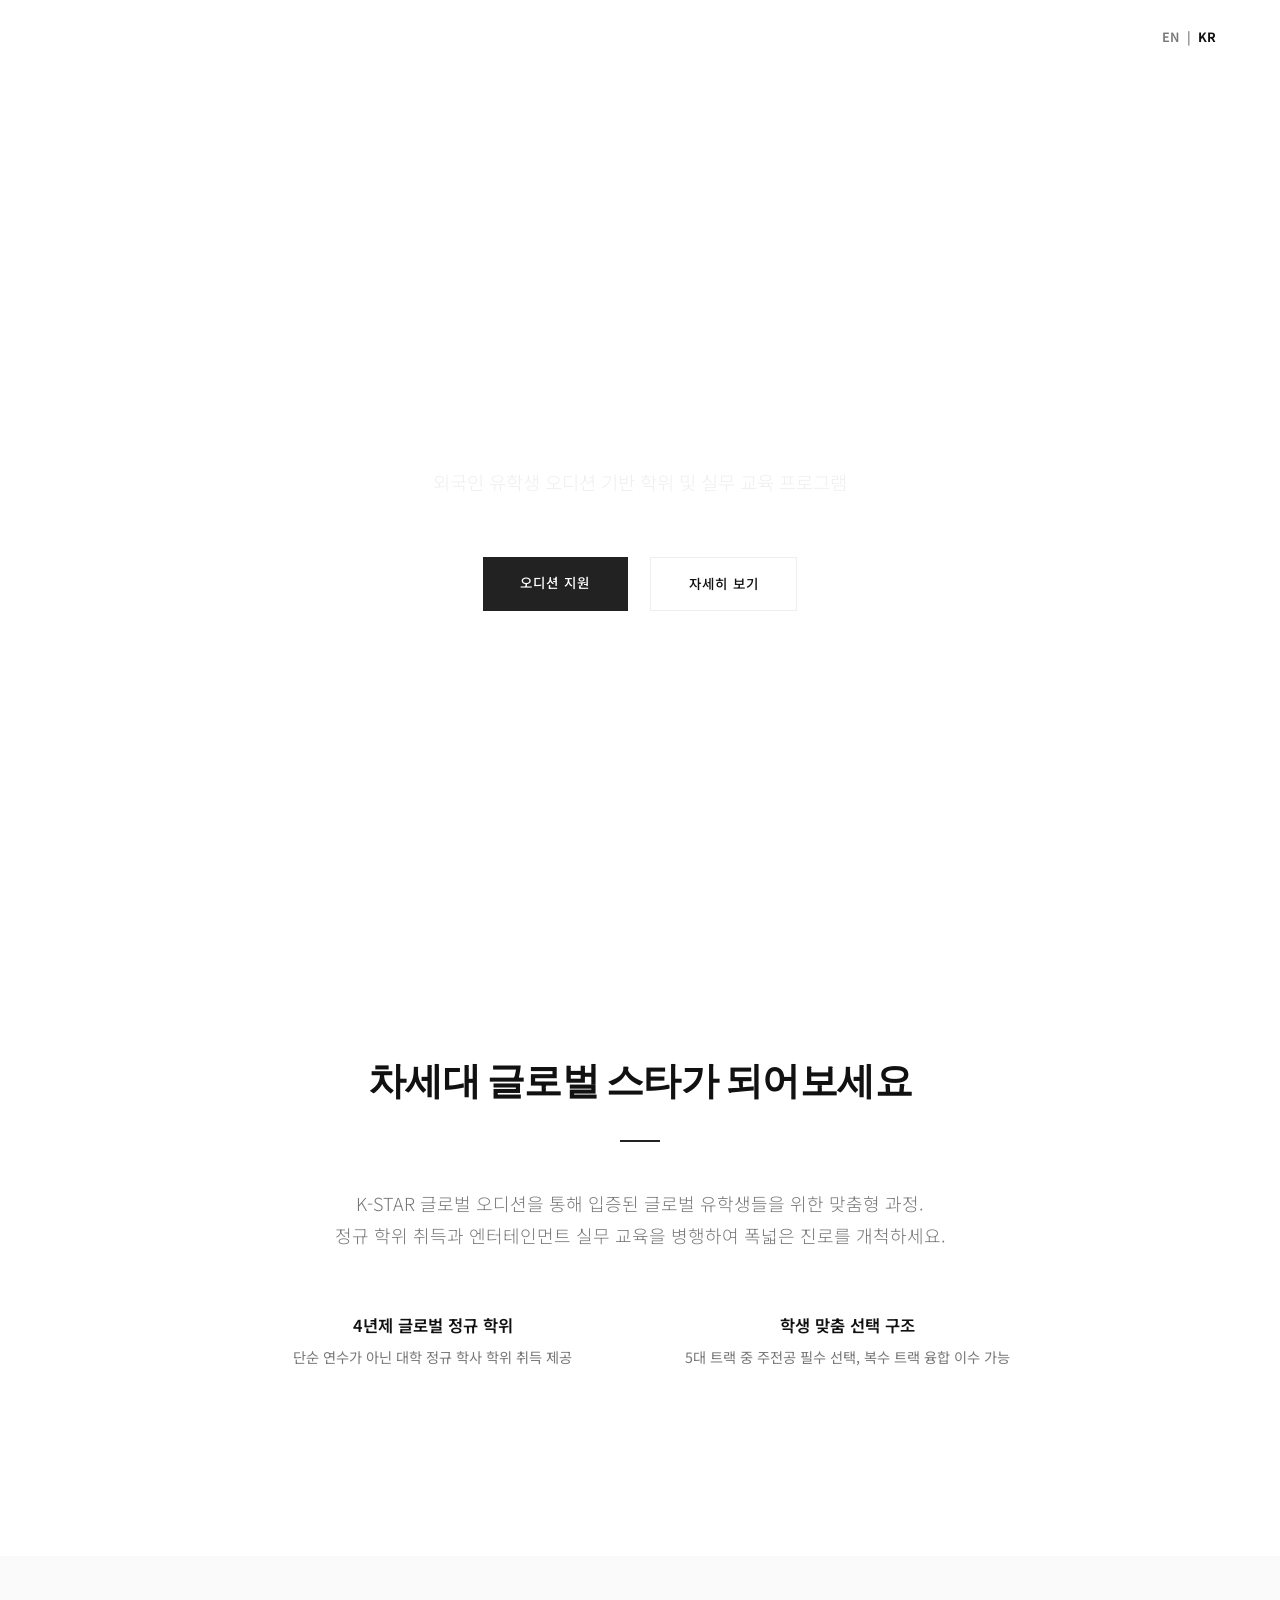
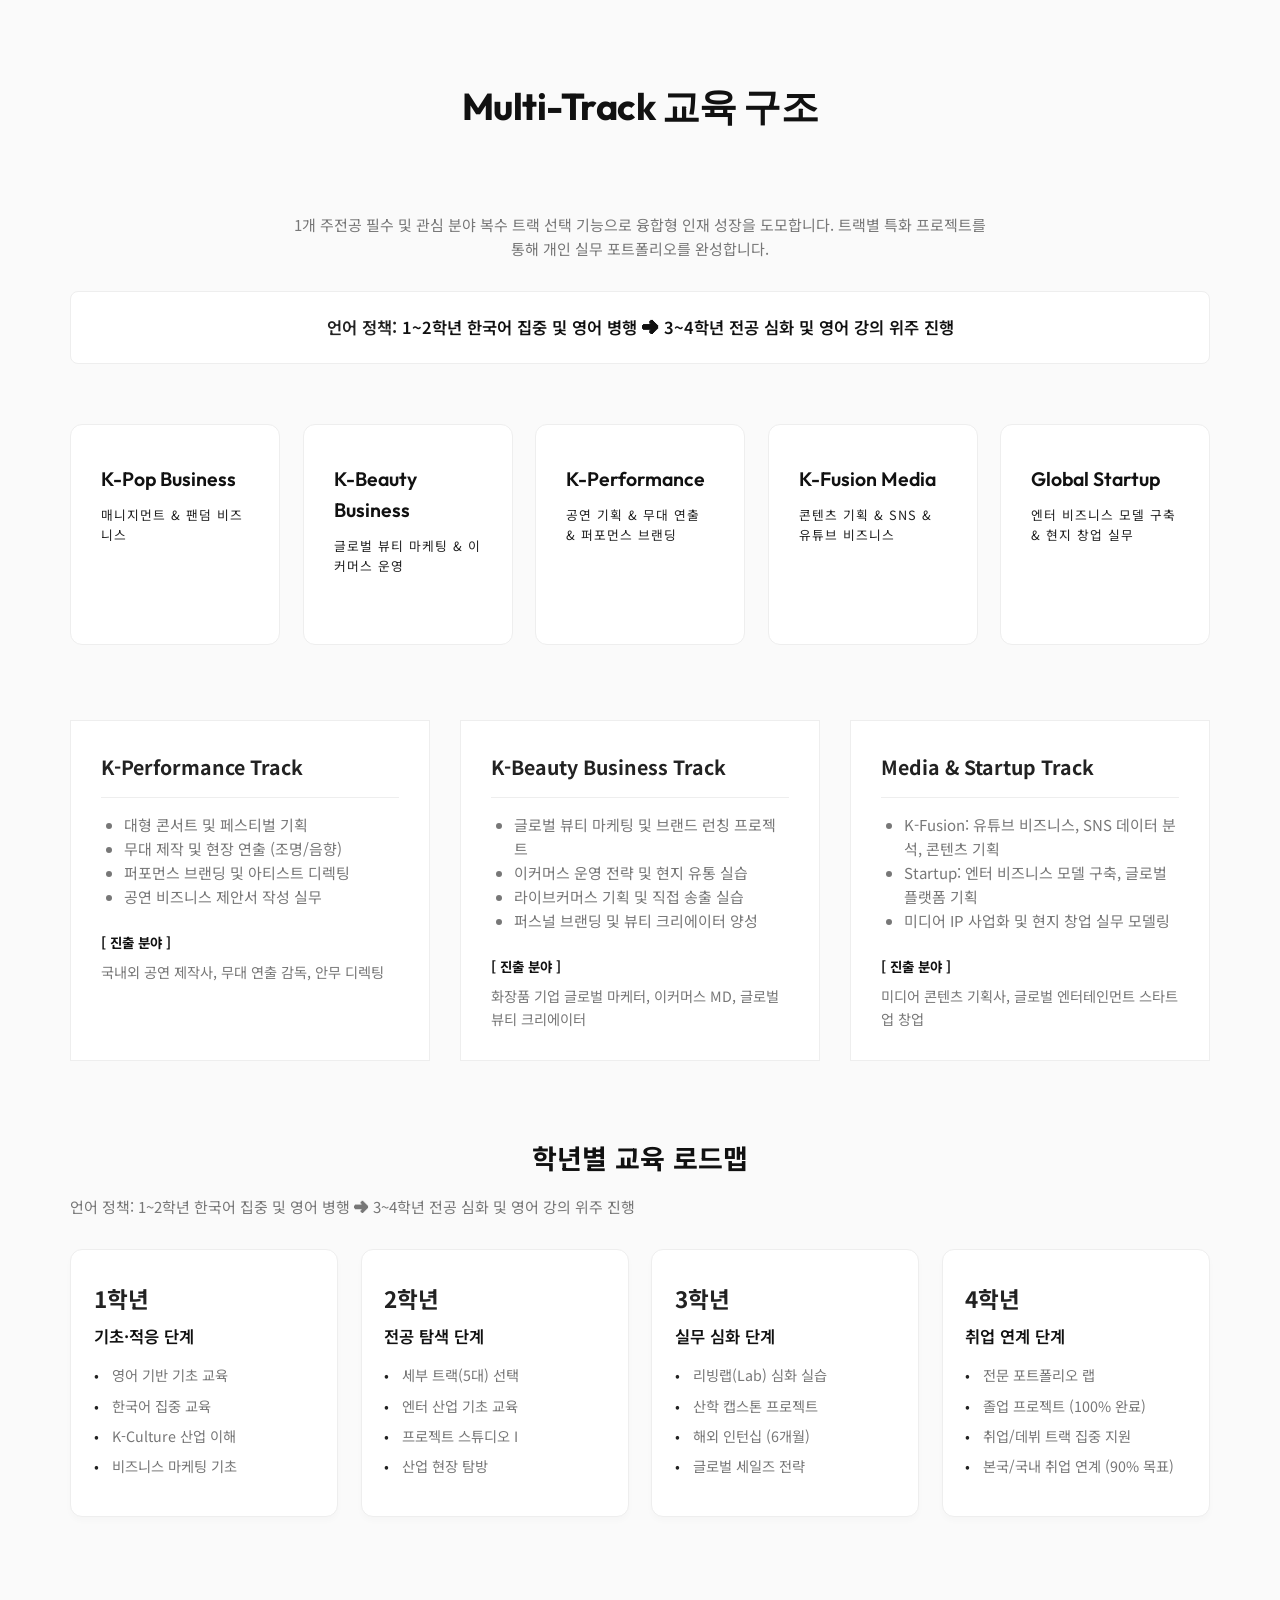
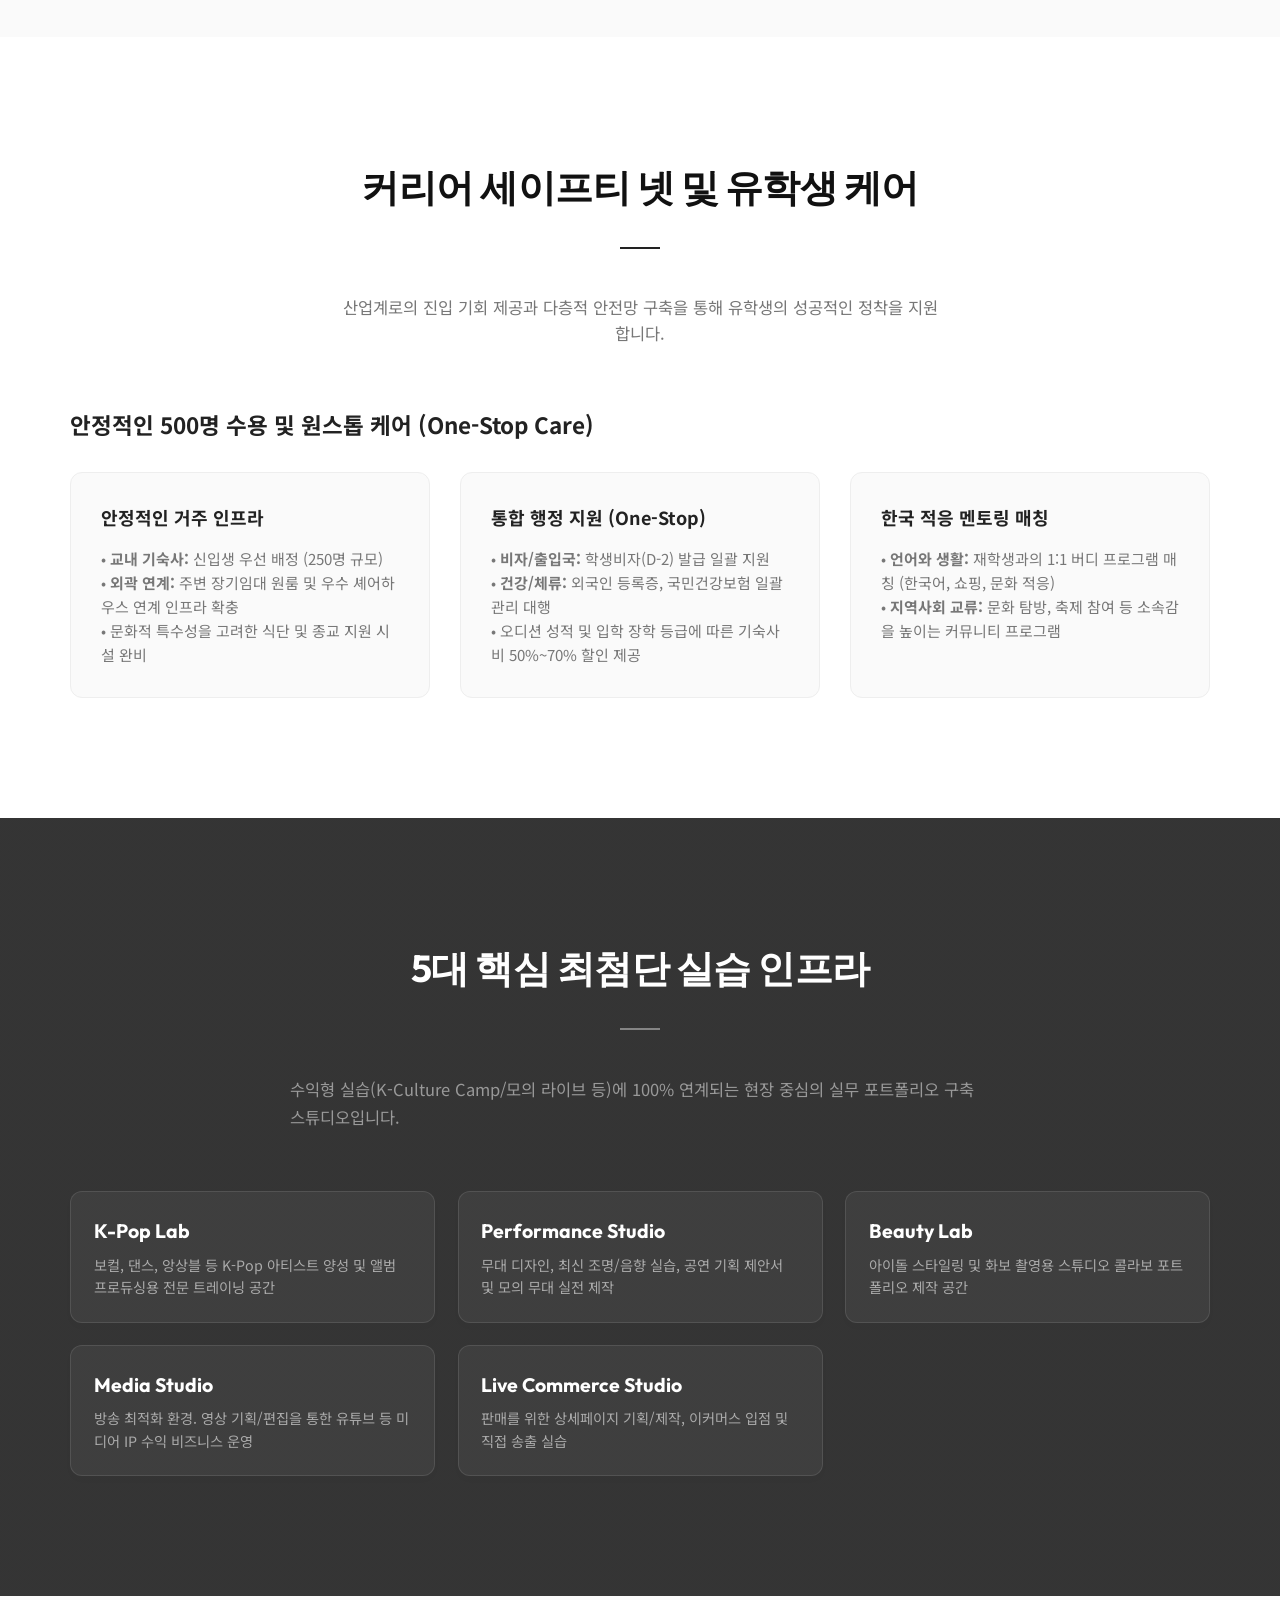
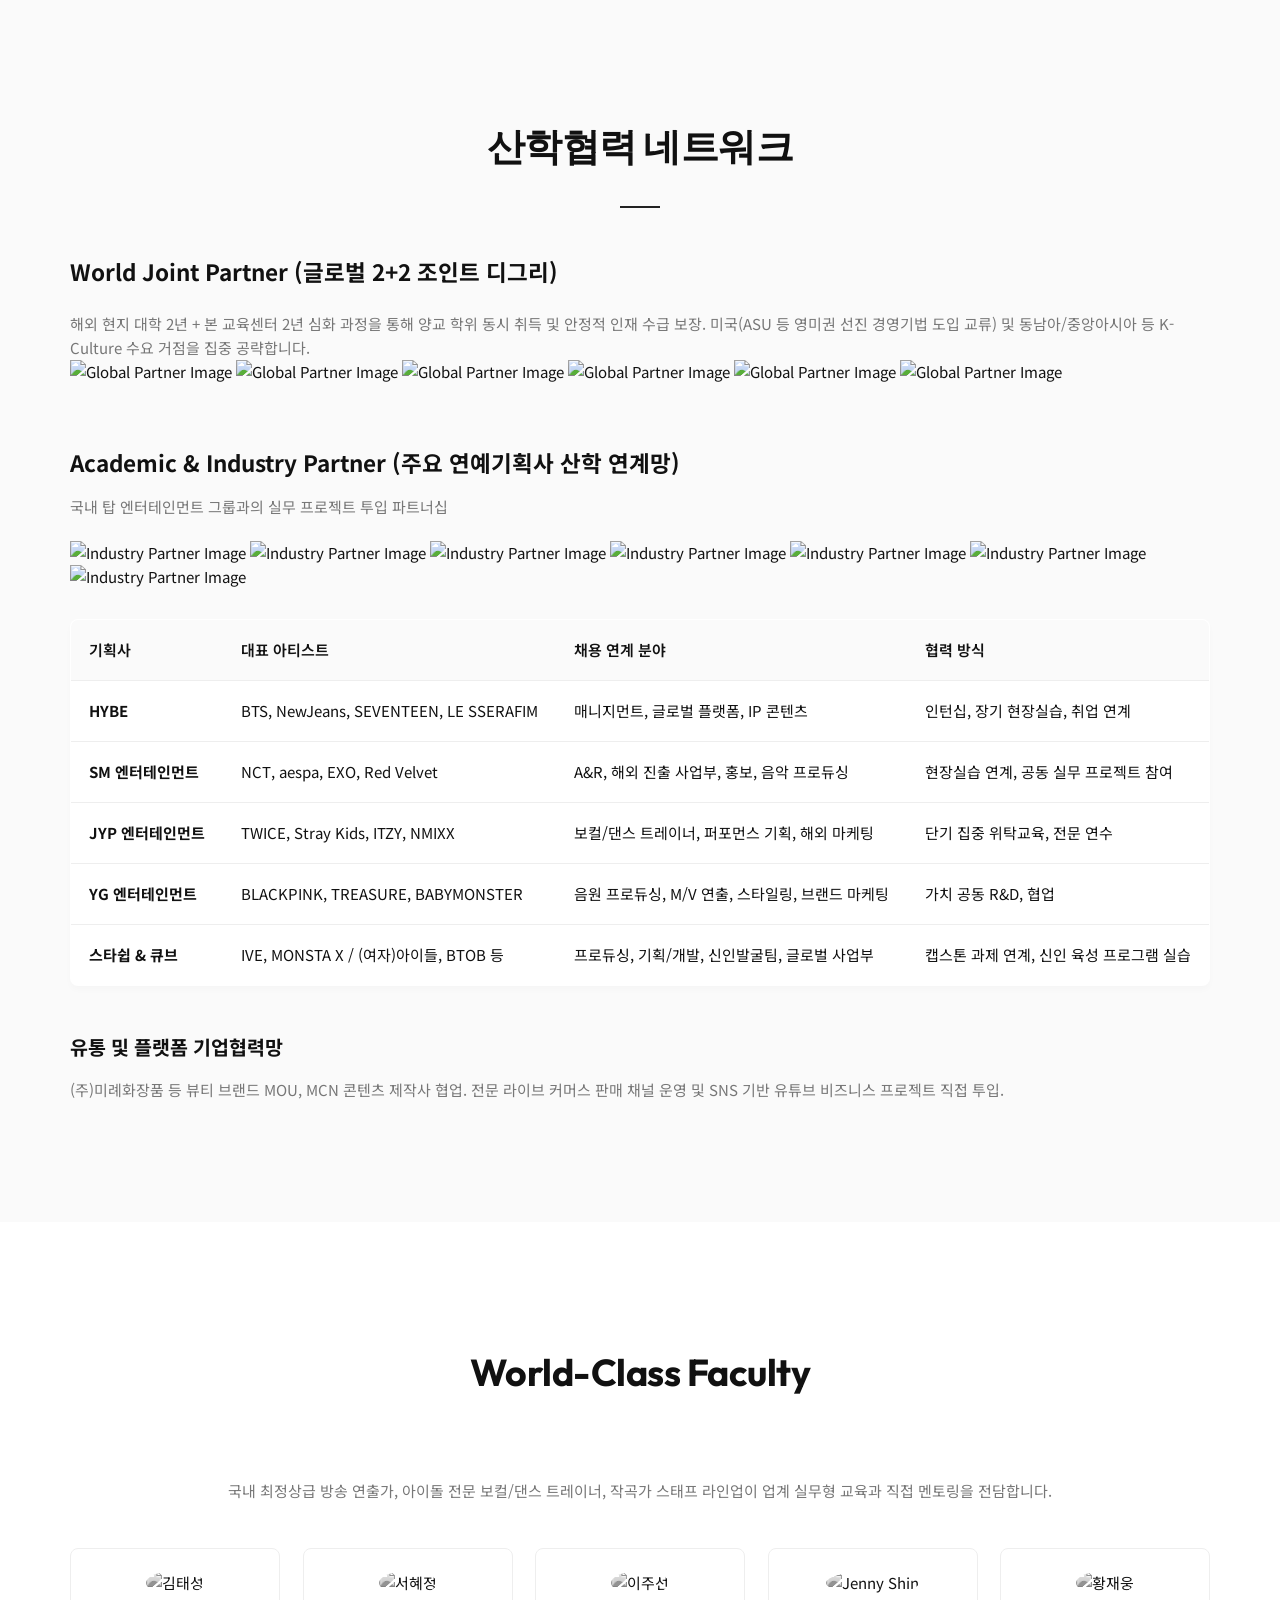
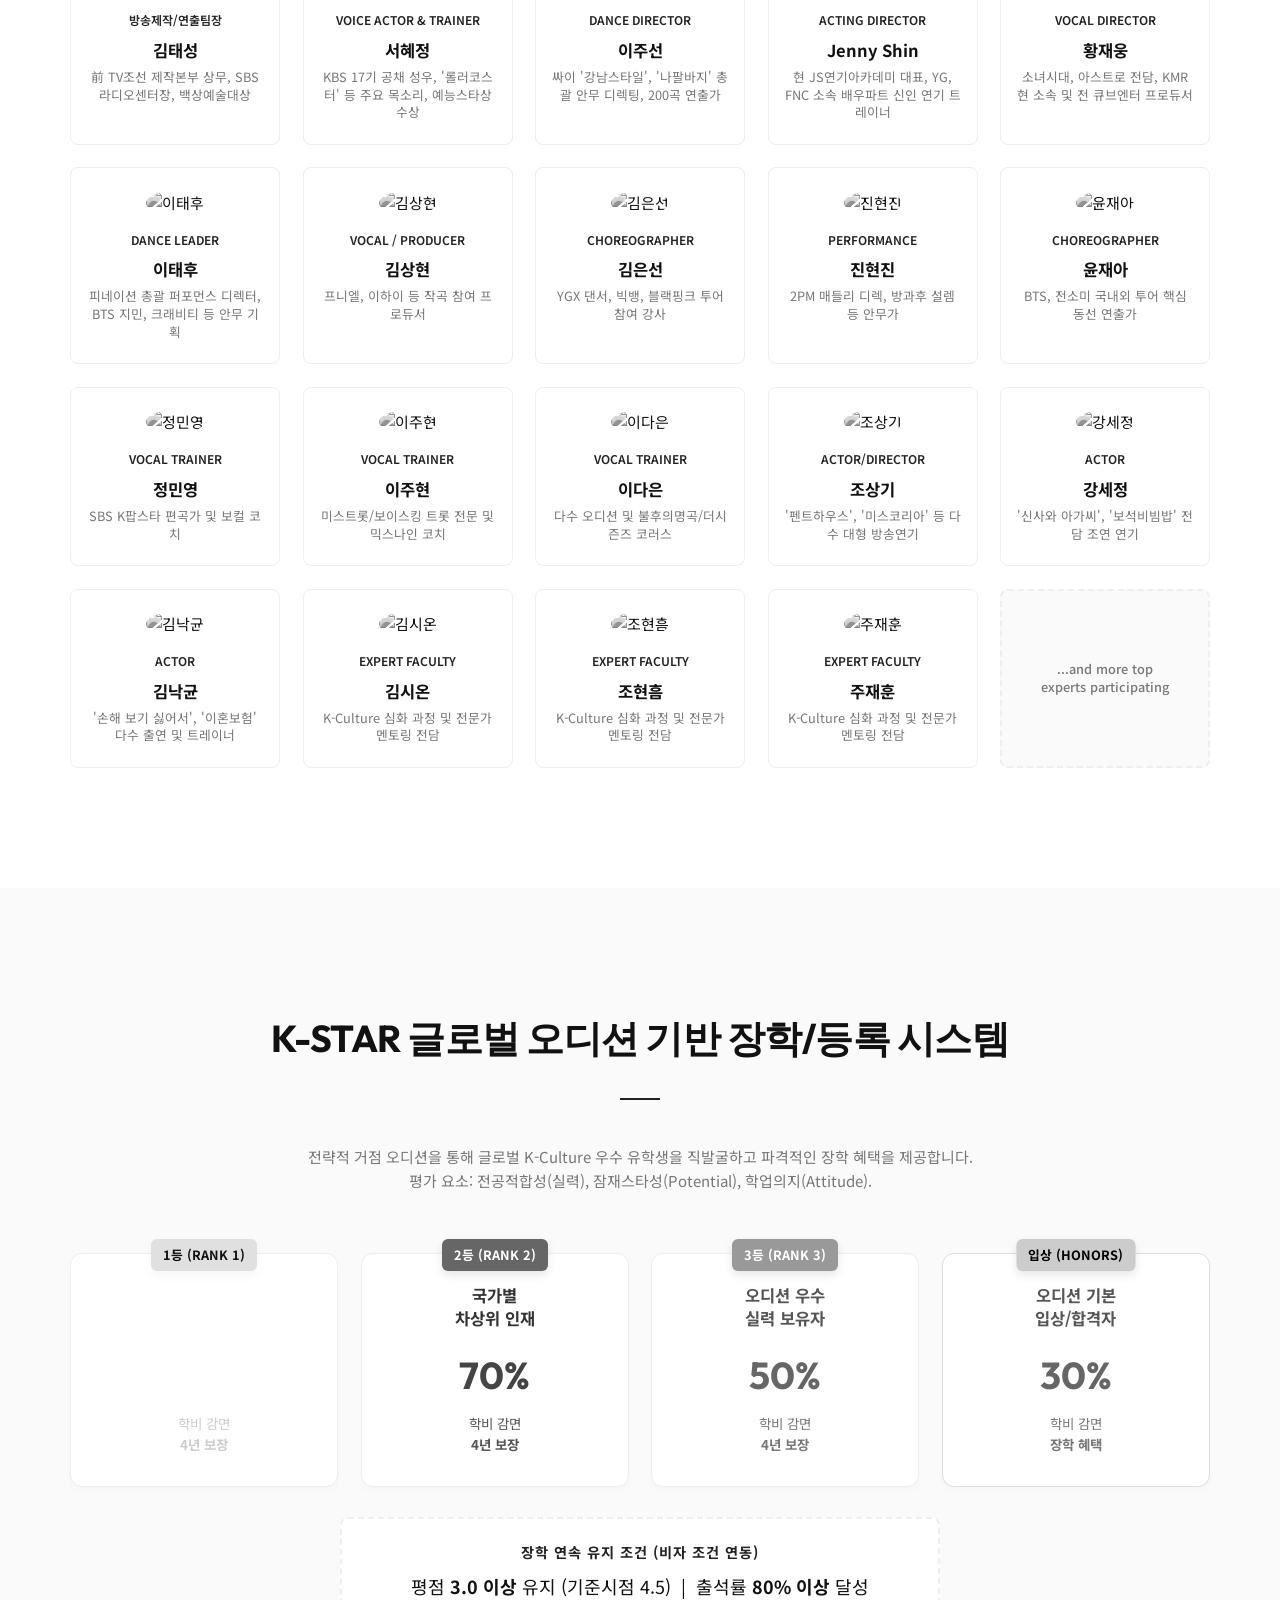
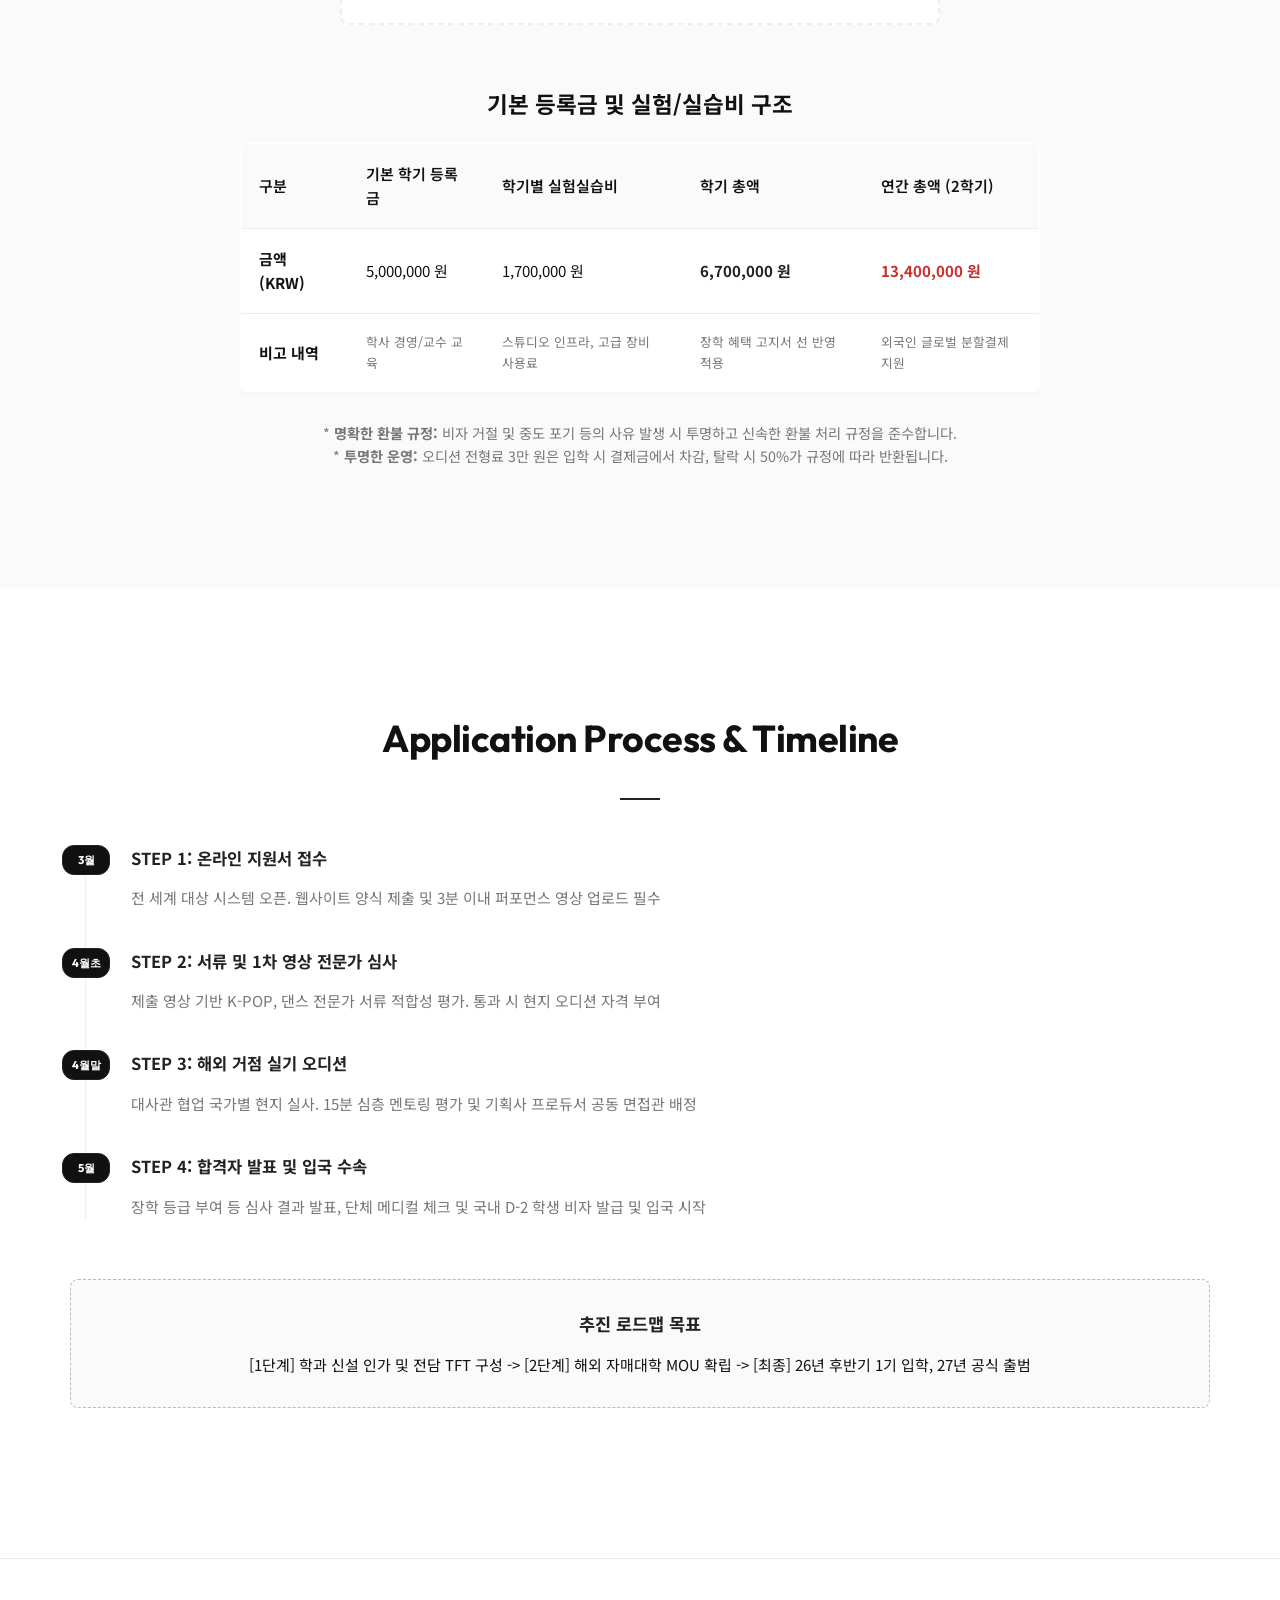
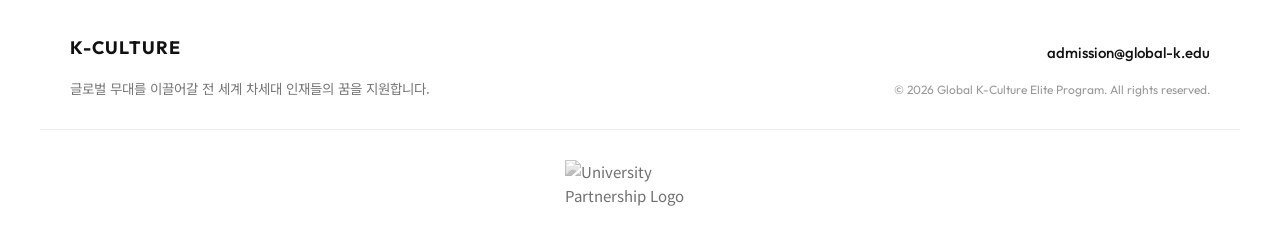
==== index_ko.html @ 605808a5 "Add files via upload" ====
<!DOCTYPE html>
<html lang="ko">

<head>
    <meta charset="UTF-8">
    <meta name="viewport" content="width=device-width, initial-scale=1.0">
    <title>글로벌 K-컬처 엘리트 프로그램</title>
    <!-- Google Fonts -->
    <link rel="preconnect" href="https://fonts.googleapis.com">
    <link rel="preconnect" href="https://fonts.gstatic.com" crossorigin>
    <link
        href="https://fonts.googleapis.com/css2?family=Outfit:wght@200;300;400;500;600&family=Noto+Sans+KR:wght@300;400;500;600;700&display=swap"
        rel="stylesheet">
    <link rel="stylesheet" href="css/style.css">
    <style>
        html {
            font-size: 15px;
        }

        body {
            font-family: var(--font-ko);
        }

        .hero-title,
        .section-title,
        .track-title,
        .opp-num,
        .rank-value {
            font-family: var(--font-en);
        }

        h1,
        h2,
        h3,
        h4,
        p,
        a,
        div,
        span,
        li,
        th,
        td,
        summary {
            font-family: var(--font-ko);
        }
    </style>
</head>

<body>

    <!-- Navigation -->
    <nav class="navbar">
        <div class="logo">
            K-Culture
        </div>
        <div class="nav-links">
            <a href="#about" class="nav-item">소개</a>
            <a href="#curriculum" class="nav-item">교육과정</a>
            <a href="#career" class="nav-item">진로</a>
            <a href="#center" class="nav-item">교육시설</a>
            <a href="#partners" class="nav-item">산학협력</a>
            <a href="#faculty" class="nav-item">교수진</a>
            <a href="#scholarship" class="nav-item">오디션/장학</a>
            <div class="lang-switch">
                <a href="index.html">EN</a> | <a href="index_ko.html" class="active">KR</a>
            </div>
        </div>
    </nav>

    <!-- Hero Section -->
    <header class="hero" style="position: relative; overflow: hidden;">
        <video autoplay loop muted playsinline poster="assets/hero-bg.png"
            style="position: absolute; top: 0; left: 0; width: 100%; height: 100%; object-fit: cover; z-index: -2; filter: brightness(0.4);">
            <source src="assets/초_K팝_댄스_영상_생성.mp4" type="video/mp4">
        </video>
        <div class="hero-bg"
            style="position: absolute; top:0; left:0; width:100%; height:100%; object-fit:cover; z-index:-1; display:none;">
        </div>
        <div class="hero-content">
            <h1 class="hero-title reveal">
                Global K-Culture Elite Program
            </h1>
            <p class="hero-subtitle reveal">
                외국인 유학생 오디션 기반 학위 및 실무 교육 프로그램
            </p>
            <div class="hero-cta reveal">
                <a href="#apply" class="cta-btn primary">
                    오디션 지원
                </a>
                <a href="#about" class="cta-btn secondary">
                    자세히 보기
                </a>
            </div>
        </div>
    </header>

    <!-- About Section -->
    <section id="about" class="section about" style="padding: 10rem 0;">
        <div class="container">
            <div class="about-text" style="max-width: 800px; margin: 0 auto;">
                <h2 class="section-title center reveal" style="font-weight: 600;">
                    차세대 글로벌 스타가 되어보세요
                </h2>
                <div class="accent-line center reveal"></div>
                <p class="desc reveal"
                    style="text-align: center; margin-bottom: 4rem; color: var(--text-secondary); font-size: 1.2rem; font-weight: 300; line-height: 1.8;">
                    K-STAR 글로벌 오디션을 통해 입증된 글로벌 유학생들을 위한 맞춤형 과정.<br>
                    정규 학위 취득과 엔터테인먼트 실무 교육을 병행하여 폭넓은 진로를 개척하세요.
                </p>
                <ul class="features" style="display: grid; grid-template-columns: 1fr 1fr; gap: 2rem;">
                    <li class="reveal" style="flex-direction: column; align-items: center; text-align: center;">
                        <div>
                            <h3 style="font-weight: 600;">4년제 글로벌 정규 학위</h3>
                            <p class="p-small" style="color: var(--text-secondary);">단순 연수가 아닌 대학 정규 학사 학위 취득 제공</p>
                        </div>
                    </li>
                    <li class="reveal" style="flex-direction: column; align-items: center; text-align: center;">
                        <div>
                            <h3 style="font-weight: 600;">학생 맞춤 선택 구조</h3>
                            <p class="p-small" style="color: var(--text-secondary);">5대 트랙 중 주전공 필수 선택, 복수 트랙 융합 이수 가능
                            </p>
                        </div>
                    </li>
                </ul>
            </div>
        </div>
    </section>

    <!-- Curriculum Section (5 Major Tracks) -->
    <section id="curriculum" class="section bg-light">
        <div class="container">
            <h2 class="section-title center reveal" style="font-weight: 700;">
                Multi-Track 교육 구조
            </h2>
            <div class="accent-line center reveal"></div>
            <p class="center reveal"
                style="color: var(--text-secondary); margin-bottom: 2rem; max-width: 700px; margin-left: auto; margin-right: auto; line-height: 1.6; text-align: center;">
                1개 주전공 필수 및 관심 분야 복수 트랙 선택 기능으로 융합형 인재 성장을 도모합니다. 트랙별 특화 프로젝트를 통해 개인 실무 포트폴리오를 완성합니다.
            </p>
            <div class="reveal" style="background: white; padding: 1.5rem; text-align: center; border-radius: 8px; border: 1px solid var(--border-color); margin-bottom: 4rem;">
                <p style="font-weight: 600; color: var(--text-primary); font-size: 1.1rem; margin-bottom: 0;">
                    <span style="color: var(--accent);">언어 정책:</span> 1~2학년 한국어 집중 및 영어 병행 ➜ 3~4학년 전공 심화 및 영어 강의 위주 진행
                </p>
            </div>

            <!-- 5 Tracks Grid -->
            <div class="tracks-grid"
                style="display: grid; grid-template-columns: repeat(5, 1fr); gap: 1.5rem; margin-bottom: 5rem;">
                <!-- Track 1: K-Pop Business -->
                <div class="track-card reveal">
                    <div class="track-header"
                        style="flex-direction: column; align-items: flex-start; gap: 0.5rem; border-bottom: none; padding-bottom: 0;">
                        <h3 class="track-title" style="font-size: 1.3rem;">K-Pop Business</h3>
                        <p class="track-subtitle" style="font-size: 0.85rem; color: var(--accent);">매니지먼트 & 팬덤 비즈니스</p>
                    </div>
                </div>
                <!-- Track 2: K-Beauty Business -->
                <div class="track-card reveal">
                    <div class="track-header"
                        style="flex-direction: column; align-items: flex-start; gap: 0.5rem; border-bottom: none; padding-bottom: 0;">
                        <h3 class="track-title" style="font-size: 1.3rem;">K-Beauty Business</h3>
                        <p class="track-subtitle" style="font-size: 0.85rem; color: var(--accent);">글로벌 뷰티 마케팅 & 이커머스 운영
                        </p>
                    </div>
                </div>
                <!-- Track 3: K-Performance -->
                <div class="track-card reveal">
                    <div class="track-header"
                        style="flex-direction: column; align-items: flex-start; gap: 0.5rem; border-bottom: none; padding-bottom: 0;">
                        <h3 class="track-title" style="font-size: 1.3rem;">K-Performance</h3>
                        <p class="track-subtitle" style="font-size: 0.85rem; color: var(--accent);">공연 기획 & 무대 연출 & 퍼포먼스
                            브랜딩</p>
                    </div>
                </div>
                <!-- Track 4: Media & Content -->
                <div class="track-card reveal">
                    <div class="track-header"
                        style="flex-direction: column; align-items: flex-start; gap: 0.5rem; border-bottom: none; padding-bottom: 0;">
                        <h3 class="track-title" style="font-size: 1.3rem;">K-Fusion Media</h3>
                        <p class="track-subtitle" style="font-size: 0.85rem; color: var(--accent);">콘텐츠 기획 & SNS & 유튜브
                            비즈니스</p>
                    </div>
                </div>
                <!-- Track 5: Startup -->
                <div class="track-card reveal">
                    <div class="track-header"
                        style="flex-direction: column; align-items: flex-start; gap: 0.5rem; border-bottom: none; padding-bottom: 0;">
                        <h3 class="track-title" style="font-size: 1.3rem;">Global Startup</h3>
                        <p class="track-subtitle" style="font-size: 0.85rem; color: var(--accent);">엔터 비즈니스 모델 구축 & 현지
                            창업 실무</p>
                    </div>
                </div>
            </div>

            <!-- Detailed Track Information -->
            <div class="tracks-grid reveal" style="grid-template-columns: repeat(auto-fit, minmax(320px, 1fr));">
                <!-- Perf Track -->
                <div class="card" style="padding: 2rem;">
                    <h3
                        style="font-size: 1.3rem; margin-bottom: 1rem; color: var(--accent); border-bottom: 1px solid var(--border-color); padding-bottom: 1rem;">
                        K-Performance Track</h3>
                    <ul
                        style="list-style-type: disc; padding-left: 1.5rem; margin-bottom: 1.5rem; line-height: 1.6; color: var(--text-secondary);">
                        <li>대형 콘서트 및 페스티벌 기획</li>
                        <li>무대 제작 및 현장 연출 (조명/음향)</li>
                        <li>퍼포먼스 브랜딩 및 아티스트 디렉팅</li>
                        <li>공연 비즈니스 제안서 작성 실무</li>
                    </ul>
                    <strong style="display: block; font-size: 0.9rem; margin-bottom: 0.5rem;">[ 진출 분야 ]</strong>
                    <p style="font-size: 0.95rem; color: var(--text-secondary);">국내외 공연 제작사, 무대 연출 감독, 안무 디렉팅</p>
                </div>

                <!-- Beauty Track -->
                <div class="card" style="padding: 2rem;">
                    <h3
                        style="font-size: 1.3rem; margin-bottom: 1rem; color: var(--accent); border-bottom: 1px solid var(--border-color); padding-bottom: 1rem;">
                        K-Beauty Business Track</h3>
                    <ul
                        style="list-style-type: disc; padding-left: 1.5rem; margin-bottom: 1.5rem; line-height: 1.6; color: var(--text-secondary);">
                        <li>글로벌 뷰티 마케팅 및 브랜드 런칭 프로젝트</li>
                        <li>이커머스 운영 전략 및 현지 유통 실습</li>
                        <li>라이브커머스 기획 및 직접 송출 실습</li>
                        <li>퍼스널 브랜딩 및 뷰티 크리에이터 양성</li>
                    </ul>
                    <strong style="display: block; font-size: 0.9rem; margin-bottom: 0.5rem;">[ 진출 분야 ]</strong>
                    <p style="font-size: 0.95rem; color: var(--text-secondary);">화장품 기업 글로벌 마케터, 이커머스 MD, 글로벌 뷰티 크리에이터
                    </p>
                </div>

                <!-- Media Track -->
                <div class="card" style="padding: 2rem;">
                    <h3
                        style="font-size: 1.3rem; margin-bottom: 1rem; color: var(--accent); border-bottom: 1px solid var(--border-color); padding-bottom: 1rem;">
                        Media & Startup Track</h3>
                    <ul
                        style="list-style-type: disc; padding-left: 1.5rem; margin-bottom: 1.5rem; line-height: 1.6; color: var(--text-secondary);">
                        <li>K-Fusion: 유튜브 비즈니스, SNS 데이터 분석, 콘텐츠 기획</li>
                        <li>Startup: 엔터 비즈니스 모델 구축, 글로벌 플랫폼 기획</li>
                        <li>미디어 IP 사업화 및 현지 창업 실무 모델링</li>
                    </ul>
                    <strong style="display: block; font-size: 0.9rem; margin-bottom: 0.5rem;">[ 진출 분야 ]</strong>
                    <p style="font-size: 0.95rem; color: var(--text-secondary);">미디어 콘텐츠 기획사, 글로벌 엔터테인먼트 스타트업 창업</p>
                </div>
            </div>

            <!-- 4 Year Roadmap -->
            <h3 class="reveal" style="text-align: center; font-size: 1.8rem; margin: 5rem 0 1rem 0; font-weight: 700;">
                학년별 교육 로드맵</h3>
            <p class="center reveal" style="color: var(--text-secondary); margin-bottom: 2rem;">언어 정책: 1~2학년 한국어 집중 및 영어
                병행 ➜ 3~4학년 전공 심화 및 영어 강의 위주 진행</p>

            <div class="roadmap-grid reveal">
                <div class="roadmap-card">
                    <div class="roadmap-year">1학년</div>
                    <h4 class="roadmap-title">기초·적응 단계</h4>
                    <ul class="roadmap-list">
                        <li>영어 기반 기초 교육</li>
                        <li>한국어 집중 교육</li>
                        <li>K-Culture 산업 이해</li>
                        <li>비즈니스 마케팅 기초</li>
                    </ul>
                </div>
                <div class="roadmap-card">
                    <div class="roadmap-year">2학년</div>
                    <h4 class="roadmap-title">전공 탐색 단계</h4>
                    <ul class="roadmap-list">
                        <li>세부 트랙(5대) 선택</li>
                        <li>엔터 산업 기초 교육</li>
                        <li>프로젝트 스튜디오 I</li>
                        <li>산업 현장 탐방</li>
                    </ul>
                </div>
                <div class="roadmap-card">
                    <div class="roadmap-year">3학년</div>
                    <h4 class="roadmap-title">실무 심화 단계</h4>
                    <ul class="roadmap-list">
                        <li>리빙랩(Lab) 심화 실습</li>
                        <li>산학 캡스톤 프로젝트</li>
                        <li>해외 인턴십 (6개월)</li>
                        <li>글로벌 세일즈 전략</li>
                    </ul>
                </div>
                <div class="roadmap-card">
                    <div class="roadmap-year">4학년</div>
                    <h4 class="roadmap-title">취업 연계 단계</h4>
                    <ul class="roadmap-list">
                        <li>전문 포트폴리오 랩</li>
                        <li>졸업 프로젝트 (100% 완료)</li>
                        <li>취업/데뷔 트랙 집중 지원</li>
                        <li>본국/국내 취업 연계 (90% 목표)</li>
                    </ul>
                </div>
            </div>

        </div>
    </section>

    <!-- Career Safety Net Section -->
    <section id="career" class="section">
        <div class="container">
            <h2 class="section-title center reveal" style="font-weight: 700;">
                커리어 세이프티 넷 및 유학생 케어
            </h2>
            <div class="accent-line center reveal"></div>

            <div class="reveal" style="text-align: center; margin-bottom: 3rem;">
                <p
                    style="color: var(--text-secondary); font-size: 1.1rem; max-width: 600px; margin: 0 auto; line-height: 1.6;">
                    산업계로의 진입 기회 제공과 다층적 안전망 구축을 통해 유학생의 성공적인 정착을 지원합니다.
                </p>
            </div>

            <!-- Foreign Student Care -->
            <h3 class="reveal" style="font-size: 1.5rem; margin-top: 4rem; color: var(--accent);">안정적인 500명 수용 및 원스톱 케어
                (One-Stop Care)</h3>
            <div class="care-grid reveal">
                <div class="care-card">
                    <h3>안정적인 거주 인프라</h3>
                    <p>• <strong>교내 기숙사:</strong> 신입생 우선 배정 (250명 규모)<br>
                        • <strong>외곽 연계:</strong> 주변 장기임대 원룸 및 우수 셰어하우스 연계 인프라 확충<br>
                        • 문화적 특수성을 고려한 식단 및 종교 지원 시설 완비</p>
                </div>
                <div class="care-card">
                    <h3>통합 행정 지원 (One-Stop)</h3>
                    <p>• <strong>비자/출입국:</strong> 학생비자(D-2) 발급 일괄 지원<br>
                        • <strong>건강/체류:</strong> 외국인 등록증, 국민건강보험 일괄 관리 대행<br>
                        • 오디션 성적 및 입학 장학 등급에 따른 기숙사비 50%~70% 할인 제공</p>
                </div>
                <div class="care-card">
                    <h3>한국 적응 멘토링 매칭</h3>
                    <p>• <strong>언어와 생활:</strong> 재학생과의 1:1 버디 프로그램 매칭 (한국어, 쇼핑, 문화 적응)<br>
                        • <strong>지역사회 교류:</strong> 문화 탐방, 축제 참여 등 소속감을 높이는 커뮤니티 프로그램</p>
                </div>
            </div>
        </div>
    </section>

    <!-- Education Center Infrastructure Sections -->
    <section id="center" class="section"
        style="background: linear-gradient(rgba(17, 17, 17, 0.85), rgba(17, 17, 17, 0.85)), url('assets/seoul_bg.png') center/cover fixed; color: white;">
        <div class="container">
            <h2 class="section-title center reveal" style="color: white; font-weight: 700;">
                5대 핵심 최첨단 실습 인프라
            </h2>
            <div class="accent-line center reveal" style="background: rgba(255,255,255,0.4);"></div>
            <p class="center reveal"
                style="color: #999; margin-bottom: 4rem; font-size: 1.1rem; max-width: 700px; margin-left: auto; margin-right: auto; line-height: 1.7;">
                수익형 실습(K-Culture Camp/모의 라이브 등)에 100% 연계되는 현장 중심의 실무 포트폴리오 구축 스튜디오입니다.
            </p>

            <div class="roadmap-grid reveal" style="grid-template-columns: repeat(auto-fit, minmax(280px, 1fr));">
                <div class="roadmap-card"
                    style="background: rgba(255,255,255,0.05); border-color: rgba(255,255,255,0.1); padding: 1.5rem;">
                    <h4 style="color: white; font-size: 1.3rem; margin-bottom: 0.5rem; font-family: var(--font-en);">
                        K-Pop Lab</h4>
                    <p style="color: #aaa; font-size: 0.95rem;">보컬, 댄스, 앙상블 등 K-Pop 아티스트 양성 및 앨범 프로듀싱용 전문 트레이닝 공간</p>
                </div>
                <div class="roadmap-card"
                    style="background: rgba(255,255,255,0.05); border-color: rgba(255,255,255,0.1); padding: 1.5rem;">
                    <h4 style="color: white; font-size: 1.3rem; margin-bottom: 0.5rem; font-family: var(--font-en);">
                        Performance Studio</h4>
                    <p style="color: #aaa; font-size: 0.95rem;">무대 디자인, 최신 조명/음향 실습, 공연 기획 제안서 및 모의 무대 실전 제작</p>
                </div>
                <div class="roadmap-card"
                    style="background: rgba(255,255,255,0.05); border-color: rgba(255,255,255,0.1); padding: 1.5rem;">
                    <h4 style="color: white; font-size: 1.3rem; margin-bottom: 0.5rem; font-family: var(--font-en);">
                        Beauty Lab</h4>
                    <p style="color: #aaa; font-size: 0.95rem;">아이돌 스타일링 및 화보 촬영용 스튜디오 콜라보 포트폴리오 제작 공간</p>
                </div>
                <div class="roadmap-card"
                    style="background: rgba(255,255,255,0.05); border-color: rgba(255,255,255,0.1); padding: 1.5rem;">
                    <h4 style="color: white; font-size: 1.3rem; margin-bottom: 0.5rem; font-family: var(--font-en);">
                        Media Studio</h4>
                    <p style="color: #aaa; font-size: 0.95rem;">방송 최적화 환경. 영상 기획/편집을 통한 유튜브 등 미디어 IP 수익 비즈니스 운영</p>
                </div>
                <div class="roadmap-card"
                    style="background: rgba(255,255,255,0.05); border-color: rgba(255,255,255,0.1); padding: 1.5rem;">
                    <h4 style="color: white; font-size: 1.3rem; margin-bottom: 0.5rem; font-family: var(--font-en);">
                        Live Commerce Studio</h4>
                    <p style="color: #aaa; font-size: 0.95rem;">판매를 위한 상세페이지 기획/제작, 이커머스 입점 및 직접 송출 실습</p>
                </div>
            </div>
        </div>
    </section>

    <!-- Partners Section -->
    <section id="partners" class="section bg-light">
        <div class="container">
            <h2 class="section-title center reveal" style="font-weight: 700;">산학협력 네트워크</h2>
            <div class="accent-line center reveal"></div>

            <!-- Global Academic Network -->
            <div class="reveal" style="margin-bottom: 4rem;">
                <h3 style="font-size: 1.5rem; color: var(--text-primary); margin-bottom: 1.5rem;">World Joint Partner (글로벌 2+2 조인트 디그리)</h3>
                <p style="color: var(--text-secondary); line-height: 1.6;">
                    해외 현지 대학 2년 + 본 교육센터 2년 심화 과정을 통해 양교 학위 동시 취득 및 안정적 인재 수급 보장. 미국(ASU 등 영미권 선진 경영기법 도입 교류) 및
                    동남아/중앙아시아 등 K-Culture 수요 거점을 집중 공략합니다.
                </p>
                
                <div class="partner-logo-scroll">
                    <img src="assets/global-images-0.jpg" class="partner-logo-item" alt="Global Partner Image">
                    <img src="assets/global-images-1.jpg" class="partner-logo-item" alt="Global Partner Image">
                    <img src="assets/global-images-2.jpg" class="partner-logo-item" alt="Global Partner Image">
                    <img src="assets/global-images-3.jpg" class="partner-logo-item" alt="Global Partner Image">
                    <img src="assets/global-images-4.jpg" class="partner-logo-item" alt="Global Partner Image">
                    <img src="assets/global-images-5.jpg" class="partner-logo-item" alt="Global Partner Image">
                </div>
            </div>

            <div class="reveal">
                <h3 style="font-size: 1.5rem; color: var(--text-primary); margin-bottom: 1rem;">Academic & Industry Partner (주요 연예기획사 산학 연계망)</h3>
                <p style="font-size: 1rem; color: var(--text-secondary); margin-bottom: 1.5rem;">국내 탑 엔터테인먼트 그룹과의 실무 프로젝트
                    투입 파트너십</p>
                    
                <div class="partner-logo-scroll" style="margin-bottom: 2rem;">
                    <img src="assets/global-images-6.jpg" class="partner-logo-item" alt="Industry Partner Image">
                    <img src="assets/global-images-7.jpg" class="partner-logo-item" alt="Industry Partner Image">
                    <img src="assets/global-images-8.jpg" class="partner-logo-item" alt="Industry Partner Image">
                    <img src="assets/global-images-9.jpg" class="partner-logo-item" alt="Industry Partner Image">
                    <img src="assets/global-images-10.jpg" class="partner-logo-item" alt="Industry Partner Image">
                    <img src="assets/global-images-11.jpg" class="partner-logo-item" alt="Industry Partner Image">
                    <img src="assets/global-images-12.jpg" class="partner-logo-item" alt="Industry Partner Image">
                </div>

                <table class="custom-table">
                    <thead>
                        <tr>
                            <th>기획사</th>
                            <th>대표 아티스트</th>
                            <th>채용 연계 분야</th>
                            <th>협력 방식</th>
                        </tr>
                    </thead>
                    <tbody>
                        <tr>
                            <td><strong>HYBE</strong></td>
                            <td>BTS, NewJeans, SEVENTEEN, LE SSERAFIM</td>
                            <td>매니지먼트, 글로벌 플랫폼, IP 콘텐츠</td>
                            <td>인턴십, 장기 현장실습, 취업 연계</td>
                        </tr>
                        <tr>
                            <td><strong>SM 엔터테인먼트</strong></td>
                            <td>NCT, aespa, EXO, Red Velvet</td>
                            <td>A&R, 해외 진출 사업부, 홍보, 음악 프로듀싱</td>
                            <td>현장실습 연계, 공동 실무 프로젝트 참여</td>
                        </tr>
                        <tr>
                            <td><strong>JYP 엔터테인먼트</strong></td>
                            <td>TWICE, Stray Kids, ITZY, NMIXX</td>
                            <td>보컬/댄스 트레이너, 퍼포먼스 기획, 해외 마케팅</td>
                            <td>단기 집중 위탁교육, 전문 연수</td>
                        </tr>
                        <tr>
                            <td><strong>YG 엔터테인먼트</strong></td>
                            <td>BLACKPINK, TREASURE, BABYMONSTER</td>
                            <td>음원 프로듀싱, M/V 연출, 스타일링, 브랜드 마케팅</td>
                            <td>가치 공동 R&D, 협업</td>
                        </tr>
                        <tr>
                            <td><strong>스타쉽 & 큐브</strong></td>
                            <td>IVE, MONSTA X / (여자)아이들, BTOB 등</td>
                            <td>프로듀싱, 기획/개발, 신인발굴팀, 글로벌 사업부</td>
                            <td>캡스톤 과제 연계, 신인 육성 프로그램 실습</td>
                        </tr>
                    </tbody>
                </table>
            </div>

            <!-- Beauty & IT Industry Network -->
            <div class="reveal" style="margin-top: 3rem;">
                <h3 style="font-size: 1.3rem; margin-bottom: 1rem;">유통 및 플랫폼 기업협력망</h3>
                <p style="color: var(--text-secondary); line-height: 1.6;">
                    (주)미례화장품 등 뷰티 브랜드 MOU, MCN 콘텐츠 제작사 협업. 전문 라이브 커머스 판매 채널 운영 및 SNS 기반 유튜브 비즈니스 프로젝트 직접 투입.
                </p>
            </div>
        </div>
    </section>

    <!-- Faculty Member Section -->
    <section id="faculty" class="section">
        <div class="container">
            <h2 class="section-title center reveal" style="font-weight: 700;">World-Class Faculty</h2>
            <div class="accent-line center reveal"></div>
            <p class="center reveal"
                style="text-align: center; color: var(--text-secondary); margin-bottom: 3rem; width: 100%; white-space: nowrap; overflow-x: auto; scrollbar-width: none;">
                국내 최정상급 방송 연출가, 아이돌 전문 보컬/댄스 트레이너, 작곡가 스태프 라인업이 업계 실무형 교육과 직접 멘토링을 전담합니다.
            </p>

            <div class="faculty-row reveal">
                <div class="faculty-small-card"><img src="assets/김태성.png" alt="김태성">
                    <div class="role">방송제작/연출팀장</div>
                    <h4>김태성</h4>
                    <p>前 TV조선 제작본부 상무, SBS 라디오센터장, 백상예술대상</p>
                </div>
                <div class="faculty-small-card"><img src="assets/서혜정.png" alt="서혜정">
                    <div class="role">Voice Actor & Trainer</div>
                    <h4>서혜정</h4>
                    <p>KBS 17기 공채 성우, '롤러코스터' 등 주요 목소리, 예능스타상 수상</p>
                </div>
                <div class="faculty-small-card"><img src="assets/이주선.png" alt="이주선">
                    <div class="role">Dance Director</div>
                    <h4>이주선</h4>
                    <p>싸이 '강남스타일', '나팔바지' 총괄 안무 디렉팅, 200곡 연출가</p>
                </div>
                <div class="faculty-small-card"><img src="assets/신제니.png" alt="Jenny Shin">
                    <div class="role">Acting Director</div>
                    <h4>Jenny Shin</h4>
                    <p>현 JS연기아카데미 대표, YG, FNC 소속 배우파트 신인 연기 트레이너</p>
                </div>
                <div class="faculty-small-card"><img src="assets/황재웅.png" alt="황재웅">
                    <div class="role">Vocal Director</div>
                    <h4>황재웅</h4>
                    <p>소녀시대, 아스트로 전담, KMR 현 소속 및 전 큐브엔터 프로듀서</p>
                </div>
                <div class="faculty-small-card"><img src="assets/이태후.png" alt="이태후">
                    <div class="role">Dance Leader</div>
                    <h4>이태후</h4>
                    <p>피네이션 총괄 퍼포먼스 디렉터, BTS 지민, 크래비티 등 안무 기획</p>
                </div>
                <div class="faculty-small-card"><img src="assets/김상현.png" alt="김상현">
                    <div class="role">Vocal / Producer</div>
                    <h4>김상현</h4>
                    <p>프니엘, 이하이 등 작곡 참여 프로듀서</p>
                </div>
                <div class="faculty-small-card"><img src="assets/김은선.png" alt="김은선">
                    <div class="role">Choreographer</div>
                    <h4>김은선</h4>
                    <p>YGX 댄서, 빅뱅, 블랙핑크 투어 참여 강사</p>
                </div>
                <div class="faculty-small-card"><img src="assets/진현진.png" alt="진현진">
                    <div class="role">Performance</div>
                    <h4>진현진</h4>
                    <p>2PM 매들리 디렉, 방과후 설렘 등 안무가</p>
                </div>
                <div class="faculty-small-card"><img src="assets/윤재아.png" alt="윤재아">
                    <div class="role">Choreographer</div>
                    <h4>윤재아</h4>
                    <p>BTS, 전소미 국내외 투어 핵심 동선 연출가</p>
                </div>
                <div class="faculty-small-card"><img src="assets/정민영.png" alt="정민영">
                    <div class="role">Vocal Trainer</div>
                    <h4>정민영</h4>
                    <p>SBS K팝스타 편곡가 및 보컬 코치</p>
                </div>
                <div class="faculty-small-card"><img src="assets/이주현.png" alt="이주현">
                    <div class="role">Vocal Trainer</div>
                    <h4>이주현</h4>
                    <p>미스트롯/보이스킹 트롯 전문 및 믹스나인 코치</p>
                </div>
                <div class="faculty-small-card"><img src="assets/이다은.png" alt="이다은">
                    <div class="role">Vocal Trainer</div>
                    <h4>이다은</h4>
                    <p>다수 오디션 및 불후의명곡/더시즌즈 코러스</p>
                </div>
                <div class="faculty-small-card"><img src="assets/조상지.png" alt="조상기">
                    <div class="role">Actor/Director</div>
                    <h4>조상기</h4>
                    <p>'펜트하우스', '미스코리아' 등 다수 대형 방송연기</p>
                </div>
                <div class="faculty-small-card"><img src="assets/김세정.png" alt="강세정">
                    <div class="role">Actor</div>
                    <h4>강세정</h4>
                    <p>'신사와 아가씨', '보석비빔밥' 전담 조연 연기</p>
                </div>
                <div class="faculty-small-card"><img src="assets/김낙균.png" alt="김낙균">
                    <div class="role">Actor</div>
                    <h4>김낙균</h4>
                    <p>'손해 보기 싫어서', '이혼보험' 다수 출연 및 트레이너</p>
                </div>
                <div class="faculty-small-card"><img src="assets/김시온.png" alt="김시온">
                    <div class="role">Expert Faculty</div>
                    <h4>김시온</h4>
                    <p>K-Culture 심화 과정 및 전문가 멘토링 전담</p>
                </div>
                <div class="faculty-small-card"><img src="assets/조현흠.png" alt="조현흠">
                    <div class="role">Expert Faculty</div>
                    <h4>조현흠</h4>
                    <p>K-Culture 심화 과정 및 전문가 멘토링 전담</p>
                </div>
                <div class="faculty-small-card"><img src="assets/주재훈.png" alt="주재훈">
                    <div class="role">Expert Faculty</div>
                    <h4>주재훈</h4>
                    <p>K-Culture 심화 과정 및 전문가 멘토링 전담</p>
                </div>
                <div class="faculty-small-card"
                    style="background: var(--bg-light); border: 2px dashed var(--border-color); display: flex; align-items: center; justify-content: center;">
                    <p style="color: var(--text-secondary); font-weight: 500;">...and more top<br>experts participating
                    </p>
                </div>
            </div>
        </div>
    </section>

    <!-- Audition, Scholarship & Tuition Section -->
    <section id="scholarship" class="section bg-light">
        <div class="container">
            <h2 class="section-title center reveal" style="font-weight: 700;">
                K-STAR 글로벌 오디션 기반 장학/등록 시스템
            </h2>
            <div class="accent-line center reveal"></div>

            <p class="center reveal" style="color: var(--text-secondary); margin-bottom: 3rem; text-align: center;">
                전략적 거점 오디션을 통해 글로벌 K-Culture 우수 유학생을 직발굴하고 파격적인 장학 혜택을 제공합니다.<br>
                평가 요소: 전공적합성(실력), 잠재스타성(Potential), 학업의지(Attitude).
            </p>

            <!-- Scholarship Info -->
            <div class="scholarship-grid reveal" style="grid-template-columns: repeat(auto-fit, minmax(200px, 1fr));">
                <div class="scholarship-card rank-1">
                    <div class="rank-badge">1등 (Rank 1)</div>
                    <h3 class="rank-title">국가별/전체<br>최상위 인재</h3>
                    <div class="rank-value">100%</div>
                    <p class="rank-desc">학비 감면<br><strong>4년 보장</strong></p>
                </div>
                <div class="scholarship-card rank-2">
                    <div class="rank-badge">2등 (Rank 2)</div>
                    <h3 class="rank-title">국가별<br>차상위 인재</h3>
                    <div class="rank-value">70%</div>
                    <p class="rank-desc">학비 감면<br><strong>4년 보장</strong></p>
                </div>
                <div class="scholarship-card rank-3">
                    <div class="rank-badge">3등 (Rank 3)</div>
                    <h3 class="rank-title">오디션 우수<br>실력 보유자</h3>
                    <div class="rank-value">50%</div>
                    <p class="rank-desc">학비 감면<br><strong>4년 보장</strong></p>
                </div>
                <!-- 입상 -->
                <div class="scholarship-card rank-3" style="background: white; border-color:#ddd;">
                    <div class="rank-badge" style="background: #ccc; color: black;">입상 (Honors)</div>
                    <h3 class="rank-title">오디션 기본<br>입상/합격자</h3>
                    <div class="rank-value">30%</div>
                    <p class="rank-desc">학비 감면<br><strong>장학 혜택</strong></p>
                </div>
            </div>

            <div class="maintenance-box reveal" style="margin-bottom: 4rem;">
                <h4 style="color: var(--accent);">장학 연속 유지 조건 (비자 조건 연동)</h4>
                <p>평점 <strong>3.0 이상</strong> 유지 (기준시점 4.5) &nbsp;|&nbsp; 출석률 <strong>80% 이상</strong> 달성</p>
            </div>

            <!-- Tuition Transparency -->
            <h3 class="reveal" style="font-size: 1.5rem; text-align: center; margin-bottom: 1.5rem;">기본 등록금 및 실험/실습비 구조
            </h3>
            <div class="reveal">
                <table class="custom-table" style="max-width: 800px; margin: 0 auto; margin-bottom: 2rem;">
                    <thead>
                        <tr>
                            <th>구분</th>
                            <th>기본 학기 등록금</th>
                            <th>학기별 실험실습비</th>
                            <th>학기 총액</th>
                            <th>연간 총액 (2학기)</th>
                        </tr>
                    </thead>
                    <tbody>
                        <tr>
                            <td><strong>금액 (KRW)</strong></td>
                            <td>5,000,000 원</td>
                            <td>1,700,000 원</td>
                            <td style="color: var(--accent); font-weight: 700;">6,700,000 원</td>
                            <td style="color: #c9302c; font-weight: 700;">13,400,000 원</td>
                        </tr>
                        <tr>
                            <td><strong>비고 내역</strong></td>
                            <td style="font-size:0.85rem; color:#777;">학사 경영/교수 교육</td>
                            <td style="font-size:0.85rem; color:#777;">스튜디오 인프라, 고급 장비 사용료</td>
                            <td style="font-size:0.85rem; color:#777;">장학 혜택 고지서 선 반영 적용</td>
                            <td style="font-size:0.85rem; color:#777;">외국인 글로벌 분할결제 지원</td>
                        </tr>
                    </tbody>
                </table>
                <p style="text-align: center; color: var(--text-secondary); font-size: 0.95rem;">
                    * <strong>명확한 환불 규정:</strong> 비자 거절 및 중도 포기 등의 사유 발생 시 투명하고 신속한 환불 처리 규정을 준수합니다.<br>
                    * <strong>투명한 운영:</strong> 오디션 전형료 3만 원은 입학 시 결제금에서 차감, 탈락 시 50%가 규정에 따라 반환됩니다.
                </p>
            </div>

        </div>
    </section>

    <!-- Application / Roadmap Timeline Section -->
    <section id="apply" class="section">
        <div class="container">
            <h2 class="section-title center reveal" style="font-weight: 700;">
                Application Process & Timeline
            </h2>
            <div class="accent-line center reveal"></div>

            <div class="timeline reveal" style="margin-bottom: 0;">
                <div class="timeline-item reveal" style="margin-bottom: 2.5rem;">
                    <div class="step-num step-month"
                        style="font-family: var(--font-en); background: var(--text-primary); color: white;">3월</div>
                    <div class="step-content">
                        <h4 style="font-weight: 700; color: var(--accent);">STEP 1: 온라인 지원서 접수</h4>
                        <p>전 세계 대상 시스템 오픈. 웹사이트 양식 제출 및 3분 이내 퍼포먼스 영상 업로드 필수</p>
                    </div>
                </div>
                <div class="timeline-item reveal" style="margin-bottom: 2.5rem;">
                    <div class="step-num step-month"
                        style="font-family: var(--font-en); background: var(--text-primary); color: white;">4월초</div>
                    <div class="step-content">
                        <h4 style="font-weight: 700; color: var(--accent);">STEP 2: 서류 및 1차 영상 전문가 심사</h4>
                        <p>제출 영상 기반 K-POP, 댄스 전문가 서류 적합성 평가. 통과 시 현지 오디션 자격 부여</p>
                    </div>
                </div>
                <div class="timeline-item reveal" style="margin-bottom: 2.5rem;">
                    <div class="step-num step-month"
                        style="font-family: var(--font-en); background: var(--text-primary); color: white;">4월말</div>
                    <div class="step-content">
                        <h4 style="font-weight: 700; color: var(--accent);">STEP 3: 해외 거점 실기 오디션</h4>
                        <p>대사관 협업 국가별 현지 실사. 15분 심층 멘토링 평가 및 기획사 프로듀서 공동 면접관 배정</p>
                    </div>
                </div>
                <div class="timeline-item reveal" style="margin-bottom: 4rem;">
                    <div class="step-num step-month"
                        style="font-family: var(--font-en); background: var(--text-primary); color: white;">5월</div>
                    <div class="step-content">
                        <h4 style="font-weight: 700; color: var(--accent);">STEP 4: 합격자 발표 및 입국 수속</h4>
                        <p>장학 등급 부여 등 심사 결과 발표, 단체 메디컬 체크 및 국내 D-2 학생 비자 발급 및 입국 시작</p>
                    </div>
                </div>
            </div>

            <div class="reveal"
                style="text-align: center; border-radius: 8px; border: 1px dashed #bbb; padding: 2rem; background: var(--bg-light);">
                <h3 style="margin-bottom: 1rem; color: var(--accent);">추진 로드맵 목표</h3>
                <p style="color: var(--text-primary);">[1단계] 학과 신설 인가 및 전담 TFT 구성 -> [2단계] 해외 자매대학 MOU 확립 -> [최종] 26년
                    후반기 1기 입학, 27년 공식 출범</p>
            </div>
        </div>
    </section>

    <!-- Footer -->
    <footer class="footer">
        <div class="container footer-content">
            <div class="reveal">
                <h3 class="footer-title" style="font-family: var(--font-en);">K-Culture</h3>
                <p class="footer-desc">
                    글로벌 무대를 이끌어갈 전 세계 차세대 인재들의 꿈을 지원합니다.
                </p>
            </div>
            <div class="footer-contact reveal">
                <a href="mailto:admission@global-k.edu" style="font-family: var(--font-en);">admission@global-k.edu</a>
                <p class="copyright" style="font-family: var(--font-en);">
                    © 2026 Global K-Culture Elite Program. All rights reserved.
                </p>
            </div>
        </div>
        <div class="container reveal"
            style="padding-top: 2rem; margin-top: 2rem; border-top: 1px solid var(--border-color); display: flex; justify-content: center; align-items: center; gap: 3rem;">
            <img src="assets/signature-logo.png" alt="University Partnership Logo"
                style="max-width: 150px; opacity: 0.6; filter: grayscale(100%);">
        </div>
    </footer>

    <script src="js/main.js"></script>
</body>

</html>
---- css/style.css ----
/* Base and Variables */
:root {
    --bg-color: #ffffff;
    --text-primary: #111111;
    --text-secondary: #777777;
    --bg-light: #fafafa;
    --accent: #222222;
    --border-color: #eeeeee;
    --font-en: 'Outfit', sans-serif;
    --font-ko: 'Noto Sans KR', sans-serif;
    --transition: cubic-bezier(0.4, 0, 0.2, 1);
}

* {
    margin: 0;
    padding: 0;
    box-sizing: border-box;
}

body {
    font-family: var(--font-en);
    background-color: var(--bg-color);
    color: var(--text-primary);
    line-height: 1.6;
    overflow-x: hidden;
}

.ko-text {
    font-family: var(--font-ko);
    display: block;
    margin-top: 0.25rem;
    color: var(--text-secondary);
}

h1 .ko-text {
    font-size: 1.5rem;
    font-weight: 400;
    margin-top: 1rem;
}

h2 .ko-text {
    font-size: 1.1rem;
    font-weight: 400;
}

h3 .ko-text, h4 .ko-text {
    font-size: 0.95rem;
    font-weight: 400;
}

a {
    text-decoration: none;
    color: inherit;
    transition: color 0.3s var(--transition);
}

.container {
    max-width: 1200px;
    margin: 0 auto;
    padding: 0 2rem;
}

/* Animations */
.reveal {
    opacity: 0;
    transform: translateY(30px);
    transition: all 0.8s var(--transition);
}

.reveal.visible {
    opacity: 1;
    transform: translateY(0);
}

/* Navbar */
.navbar {
    position: fixed;
    top: 0;
    width: 100%;
    padding: 1.5rem 0;
    display: flex;
    justify-content: space-between;
    align-items: center;
    z-index: 100;
    transition: all 0.4s ease;
    padding: 1.5rem 5%;
    color: white;
}

.navbar.scrolled {
    background: rgba(255, 255, 255, 0.95);
    backdrop-filter: blur(10px);
    box-shadow: 0 1px 1px rgba(0,0,0,0.05);
    padding: 1rem 5%;
    color: var(--text-primary);
}

.logo {
    font-size: 1.2rem;
    font-weight: 700;
    letter-spacing: -0.5px;
    text-transform: uppercase;
}

.nav-links {
    display: flex;
    gap: 3rem;
    align-items: center;
}

.nav-item {
    text-align: center;
    font-size: 0.85rem;
    font-weight: 500;
    text-transform: uppercase;
    letter-spacing: 1px;
}

.nav-item .ko-text {
    font-size: 0.75rem;
    margin-top: 2px;
}

.nav-item:hover {
    opacity: 0.7;
}

/* Hero Section */
.hero {
    position: relative;
    height: 100vh;
    display: flex;
    align-items: center;
    justify-content: center;
    text-align: center;
    padding: 0 1rem;
}

.hero-bg {
    position: absolute;
    top: 0;
    left: 0;
    width: 100%;
    height: 100%;
    background-size: cover;
    background-position: center;
    opacity: 0.3;
    z-index: -1;
}

.hero-content {
    max-width: 900px;
    z-index: 1;
    color: white;
}

.hero-title {
    font-size: clamp(2.5rem, 6vw, 4.5rem);
    font-weight: 700;
    line-height: 1.1;
    margin-bottom: 2rem;
    letter-spacing: -1.5px;
}

.hero-subtitle {
    font-size: clamp(1rem, 2vw, 1.25rem);
    color: #eeeeee;
    margin-bottom: 4rem;
    font-weight: 300;
}

.hero-cta {
    display: flex;
    gap: 1.5rem;
    justify-content: center;
}

.cta-btn {
    padding: 1rem 2.5rem;
    font-weight: 500;
    font-size: 0.9rem;
    text-transform: uppercase;
    letter-spacing: 1px;
    cursor: pointer;
    transition: all 0.3s ease;
}

.cta-btn .ko-text {
    color: inherit;
    font-size: 0.8rem;
    margin-top: 4px;
}

.cta-btn.primary {
    background: var(--accent);
    color: white;
}

.cta-btn.primary:hover {
    background: #000000;
}

.cta-btn.secondary {
    background: transparent;
    border: 1px solid var(--border-color);
    color: var(--text-primary);
}

.cta-btn.secondary:hover {
    background: var(--bg-light);
}

/* Sections General */
.section {
    padding: 8rem 0;
}

.bg-light {
    background-color: var(--bg-light);
}

.section-title {
    font-size: 2.5rem;
    font-weight: 600;
    margin-bottom: 2rem;
    letter-spacing: -0.5px;
}

.section-title.center {
    text-align: center;
}

.accent-line {
    width: 40px;
    height: 2px;
    background: var(--accent);
    margin-bottom: 2.5rem;
}

.accent-line.center {
    margin: 0 auto 3rem auto;
}

/* About Section */
.about-grid {
    display: grid;
    grid-template-columns: 1fr 1fr;
    gap: 5rem;
    align-items: center;
}

.about-text .desc {
    font-size: 1.1rem;
    color: var(--text-primary);
    margin-bottom: 3rem;
}

.about-text .desc .ko-text {
    margin-top: 1rem;
    font-size: 1rem;
}

.features {
    list-style: none;
}

.features li {
    display: flex;
    gap: 1.5rem;
    margin-bottom: 2.5rem;
}

.icon {
    font-size: 1.5rem;
}

.features h3 {
    font-size: 1.1rem;
    font-weight: 600;
}

.p-small {
    margin-top: 0.5rem;
    color: var(--text-secondary);
    font-size: 0.95rem;
}

.about-image-wrapper {
    position: relative;
    overflow: hidden;
    display: grid;
    grid-template-columns: 1fr 1fr;
    gap: 1rem;
}

.about-image {
    display: block;
    width: 100%;
    height: 100%;
    aspect-ratio: 4/5;
    object-fit: cover;
    border-radius: 8px;
    filter: grayscale(20%);
    transition: transform 0.8s ease, filter 0.8s ease;
}

.about-image:hover {
    transform: scale(1.02);
    filter: grayscale(0%);
}

/* Curriculum Section */
.cards-grid {
    display: grid;
    grid-template-columns: repeat(auto-fit, minmax(300px, 1fr));
    gap: 2rem;
}

.card {
    background: white;
    padding: 3rem 2rem;
    border: 1px solid var(--border-color);
    transition: all 0.4s ease;
}

.card:hover {
    border-color: var(--accent);
}

.card-icon {
    font-size: 2rem;
    margin-bottom: 1.5rem;
    color: var(--accent);
}

.card h3 {
    margin-bottom: 1.5rem;
    font-size: 1.1rem;
}

.card p {
    color: var(--text-secondary);
    font-size: 0.95rem;
}

/* Track Cards Section */
.tracks-grid {
    display: grid;
    grid-template-columns: repeat(auto-fit, minmax(320px, 1fr));
    gap: 2rem;
}

.track-card {
    background: white;
    border: 1px solid var(--border-color);
    border-radius: 12px;
    padding: 2.5rem 2rem;
    transition: all 0.4s ease;
    display: flex;
    flex-direction: column;
}

.track-card:hover {
    border-color: var(--accent);
    box-shadow: 0 10px 30px rgba(0,0,0,0.05);
    transform: translateY(-5px);
}

.track-header {
    display: flex;
    align-items: center;
    gap: 1.5rem;
    margin-bottom: 2rem;
    border-bottom: 1px solid var(--border-color);
    padding-bottom: 1.5rem;
}

.track-icon-large {
    font-size: 3rem;
    font-weight: 700;
    color: var(--accent);
    line-height: 1;
}

.track-title {
    font-size: 1.6rem;
    font-weight: 600;
    margin-bottom: 0.2rem;
}

.track-subtitle {
    font-size: 0.95rem;
    color: var(--text-secondary);
    text-transform: uppercase;
    letter-spacing: 1px;
}

.track-list {
    list-style: none;
    margin-bottom: 2rem;
    flex-grow: 1;
}

.track-list li {
    position: relative;
    padding-left: 1.5rem;
    margin-bottom: 1rem;
    font-size: 0.95rem;
    color: var(--text-primary);
    line-height: 1.5;
}

.track-list li::before {
    content: '•';
    position: absolute;
    left: 0;
    color: var(--accent);
    font-weight: bold;
}

.track-career {
    background: var(--bg-light);
    padding: 1.5rem;
    border-radius: 8px;
    margin-top: auto;
}

.track-career h4 {
    font-size: 0.85rem;
    text-transform: uppercase;
    color: var(--text-secondary);
    margin-bottom: 0.5rem;
    letter-spacing: 1px;
}

.track-career p {
    font-size: 0.9rem;
    font-weight: 500;
    line-height: 1.6;
}

/* Opportunities Section */
.opportunities-grid {
    display: grid;
    grid-template-columns: repeat(auto-fit, minmax(320px, 1fr));
    gap: 2rem;
}

.opp-card {
    position: relative;
    overflow: hidden;
    display: flex;
    flex-direction: column;
}

.opp-num {
    position: absolute;
    top: -15px;
    right: 5px;
    font-size: 8rem;
    font-weight: 700;
    color: var(--bg-light);
    z-index: 0;
    line-height: 1;
    transition: all 0.5s cubic-bezier(0.4, 0, 0.2, 1);
    opacity: 0.7;
}

.opp-card:hover .opp-num {
    color: var(--border-color);
    transform: scale(1.05) translateY(5px);
    opacity: 1;
}

.opp-content {
    position: relative;
    z-index: 1;
    flex-grow: 1;
}

.opp-content h3 {
    margin-bottom: 1rem;
    font-size: 1.25rem;
    padding-right: 2rem;
}

/* Gallery Marquee */
.overflow-hidden {
    overflow: hidden;
}

.desc.center {
    text-align: center;
}

.marquee {
    position: relative;
    width: 100vw;
    display: flex;
    overflow: hidden;
    user-select: none;
    -webkit-user-select: none;
}

.marquee-track {
    display: flex;
    gap: 1.5rem;
    padding-left: 1.5rem;
    animation: scroll-left 30s linear infinite;
    white-space: nowrap;
    will-change: transform;
}

.marquee-track.reverse {
    animation: scroll-right 30s linear infinite;
}

.marquee-track img {
    height: 300px;
    width: auto;
    max-width: 450px;
    object-fit: cover;
    border-radius: 8px;
    filter: grayscale(15%);
    transition: filter 0.5s var(--transition), transform 0.5s var(--transition);
    cursor: pointer;
}

.marquee-track img:hover {
    filter: grayscale(0%);
    transform: scale(1.02);
}

@keyframes scroll-left {
    0% {
        transform: translateX(0);
    }
    100% {
        transform: translateX(calc(-50% - 0.75rem));
    }
}

@keyframes scroll-right {
    0% {
        transform: translateX(calc(-50% - 0.75rem));
    }
    100% {
        transform: translateX(0);
    }
}

/* Process Section */
.process-desc {
    margin-bottom: 5rem;
    color: var(--text-primary);
    font-size: 1.1rem;
    max-width: 600px;
}

.timeline {
    position: relative;
    border-left: 1px solid var(--border-color);
    padding-left: 3rem;
    margin-left: 1rem;
}

.timeline-item {
    position: relative;
    margin-bottom: 4rem;
}

.timeline-item:last-child {
    margin-bottom: 0;
}

.step-num {
    position: absolute;
    left: -4rem;
    top: 0;
    width: 2rem;
    height: 2rem;
    background: var(--bg-color);
    border: 1px solid var(--accent);
    display: flex;
    align-items: center;
    justify-content: center;
    font-weight: 500;
    color: var(--accent);
    font-size: 0.8rem;
    border-radius: 50%;
}

.step-month {
    width: 3.2rem;
    border-radius: 12px;
    left: -4.6rem;
    font-size: 0.75rem;
    font-weight: 700;
}

.step-content h4 {
    font-size: 1.1rem;
    margin-bottom: 1rem;
}

.step-content p {
    color: var(--text-secondary);
}

/* Schedule Grid */
.schedule-grid {
    display: flex;
    flex-wrap: nowrap;
    overflow-x: auto;
    gap: 1rem;
    margin-top: 3rem;
    padding-bottom: 1.5rem; /* Space for scrollbar */
}

/* Custom Horizontal Scrollbar */
.schedule-grid::-webkit-scrollbar {
    height: 6px;
}
.schedule-grid::-webkit-scrollbar-track {
    background: var(--border-color);
    border-radius: 4px;
}
.schedule-grid::-webkit-scrollbar-thumb {
    background: var(--text-secondary);
    border-radius: 4px;
}

.schedule-card {
    background: transparent;
    border: none;
    padding: 1rem 0.25rem;
    border-radius: 0;
    text-align: center;
    transition: all 0.3s ease;
    flex: 0 0 auto;
    width: calc(11.111% - 0.9rem); /* Perfectly fits 9 items on desktop */
    min-width: 90px; /* Enforces scrolling on smaller screens but smaller cards */
}

.schedule-card h4 {
    font-size: 0.75rem;
    line-height: 1.3;
    margin-bottom: 0;
    word-break: keep-all;
    font-weight: 600;
}

.schedule-card:hover {
    transform: translateY(-5px);
}

.step-badge {
    width: 2.5rem;
    height: 2.5rem;
    color: white;
    border: none;
    border-radius: 50%;
    display: flex;
    align-items: center;
    justify-content: center;
    font-size: 1rem;
    font-weight: 700;
    margin: 0 auto 0.8rem auto;
    transition: all 0.3s ease;
    box-shadow: 0 4px 6px rgba(0,0,0,0.1);
}

.schedule-card:hover .step-badge {
    transform: scale(1.1);
    box-shadow: 0 6px 12px rgba(0,0,0,0.15);
}

/* Footer */
.footer {
    padding: 5rem 0 2rem 0;
    border-top: 1px solid var(--border-color);
    margin-top: 2rem;
}

.footer-content {
    display: flex;
    justify-content: space-between;
    align-items: flex-end;
}

.footer-title {
    font-size: 1.2rem;
    margin-bottom: 1rem;
    text-transform: uppercase;
    letter-spacing: 1px;
}

.footer-desc {
    color: var(--text-secondary);
    font-size: 0.9rem;
}

.footer-contact {
    text-align: right;
}

.footer-contact a {
    display: block;
    margin-bottom: 1rem;
    color: var(--text-primary);
    font-weight: 500;
}

.copyright {
    color: #999;
    font-size: 0.8rem;
}

/* FAQ Section */
.faq-container {
    max-width: 800px;
    margin: 0 auto;
}

.faq-item {
    background: white;
    border: 1px solid var(--border-color);
    border-radius: 8px;
    margin-bottom: 1rem;
    overflow: hidden;
    transition: box-shadow 0.3s ease;
}

.faq-item:hover {
    box-shadow: 0 5px 15px rgba(0,0,0,0.05);
}

.faq-item details {
    width: 100%;
}

.faq-item summary {
    padding: 1.5rem;
    font-size: 1.1rem;
    font-weight: 600;
    cursor: pointer;
    list-style: none; /* Hide default triangle */
    display: flex;
    justify-content: space-between;
    align-items: center;
    position: relative;
    color: var(--text-primary);
}

.faq-item summary::-webkit-details-marker {
    display: none; /* Hide in Chrome/Safari */
}

.faq-item summary::after {
    content: '+';
    font-size: 1.5rem;
    color: var(--accent);
    font-weight: 400;
    line-height: 1;
    transition: transform 0.3s ease;
}

.faq-item details[open] summary::after {
    transform: rotate(45deg);
}

.faq-content {
    padding: 0 1.5rem 1.5rem 1.5rem;
    font-size: 0.95rem;
    color: var(--text-secondary);
    line-height: 1.6;
}

/* Partners Section */
.partners-group-title {
    font-size: 1.5rem;
    margin-bottom: 2rem;
    text-align: center;
    color: var(--text-primary);
    font-weight: 700;
}
.partner-badges {
    display: flex;
    flex-wrap: wrap;
    justify-content: center;
    gap: 1rem;
}
.partner-badge {
    background: white;
    border: 1px solid var(--border-color);
    padding: 0.8rem 1.5rem;
    border-radius: 50px;
    font-weight: 600;
    font-size: 0.95rem;
    color: var(--text-secondary);
    transition: all 0.3s ease;
    cursor: default;
}
.partner-badge:hover {
    color: var(--accent);
    border-color: var(--accent);
    background: var(--bg-light);
    box-shadow: 0 5px 15px rgba(0,0,0,0.05);
    transform: translateY(-3px);
}

/* Scholarship Section */
.scholarship-grid {
    display: grid;
    grid-template-columns: repeat(auto-fit, minmax(220px, 1fr));
    gap: 1.5rem;
    margin-bottom: 2rem;
    padding-top: 1rem;
}
.scholarship-card {
    background: white;
    border: 1px solid var(--border-color);
    border-radius: 12px;
    padding: 2rem 1.5rem;
    text-align: center;
    position: relative;
    box-shadow: 0 5px 15px rgba(0,0,0,0.02);
    transition: transform 0.3s ease, box-shadow 0.3s ease;
}
.scholarship-card:hover {
    transform: translateY(-5px);
    box-shadow: 0 10px 25px rgba(0,0,0,0.08);
}
.rank-1 {
    background: linear-gradient(135deg, #222222, #444444);
    color: white;
    border: none;
}
.rank-2 {
    background: #f5f5f5;
    border-color: #d4d4d4;
}
.rank-3 {
    background: #fafafa;
    border-color: #ebebeb;
}
.rank-badge {
    position: absolute;
    top: -15px;
    left: 50%;
    transform: translateX(-50%);
    background: var(--text-primary);
    color: white;
    padding: 0.4rem 1.2rem;
    border-radius: 30px;
    font-weight: 700;
    text-transform: uppercase;
    font-size: 0.85rem;
    box-shadow: 0 4px 10px rgba(0,0,0,0.1);
}
.rank-1 .rank-badge {
    background: #e0e0e0;
    color: #111111;
    box-shadow: 0 4px 10px rgba(224,224,224,0.3);
}
.rank-2 .rank-badge {
    background: #666666;
    color: white;
}
.rank-3 .rank-badge {
    background: #999999;
    color: white;
}
.rank-title {
    font-size: 1rem;
    margin-bottom: 1.2rem;
    line-height: 1.4;
}
.rank-1 .rank-title { color: white; }
.rank-2 .rank-title { color: #333333; }
.rank-3 .rank-title { color: #555555; }
.rank-value {
    font-size: 2.8rem;
    font-weight: 800;
    margin-bottom: 0.8rem;
    color: var(--text-primary);
}
.rank-1 .rank-value { color: white; }
.rank-2 .rank-value { color: #444444; }
.rank-3 .rank-value { color: #666666; }
.rank-desc {
    font-size: 0.95rem;
    color: var(--text-secondary);
}
.rank-1 .rank-desc { color: #cccccc; }
.rank-2 .rank-desc { color: #555555; }
.rank-3 .rank-desc { color: #777777; }

.maintenance-box {
    background: white;
    border: 2px dashed var(--border-color);
    padding: 1.5rem;
    text-align: center;
    border-radius: 8px;
    margin: 0 auto 4rem auto;
    max-width: 600px;
}
.maintenance-box h4 {
    font-size: 0.95rem;
    margin-bottom: 0.5rem;
    text-transform: uppercase;
    letter-spacing: 1px;
    color: var(--accent);
}
.maintenance-box p {
    font-size: 1.2rem;
    color: var(--text-primary);
    margin-bottom: 0;
}

.costs-container {
    background: white;
    padding: 3rem;
    border-radius: 12px;
    box-shadow: 0 5px 20px rgba(0,0,0,0.03);
    border: 1px solid var(--border-color);
}
.costs-grid {
    display: grid;
    grid-template-columns: repeat(auto-fit, minmax(200px, 1fr));
    gap: 2rem;
}
.cost-item {
    padding-left: 1.5rem;
    border-left: 3px solid var(--accent);
}
.cost-label {
    font-weight: 600;
    color: var(--text-primary);
    margin-bottom: 0.5rem;
    font-size: 1.1rem;
}
.cost-val {
    font-size: 1.3rem;
    font-weight: 700;
    margin-bottom: 0.3rem;
}
.cost-note {
    font-size: 0.85rem;
    color: var(--text-secondary);
}

/* Responsive */
@media (max-width: 768px) {
    .nav-links {
        display: none;
    }
    
    .about-grid {
        grid-template-columns: 1fr;
    }

    .timeline {
        padding-left: 2rem;
        margin-left: 0.5rem;
    }

    .step-num {
        left: -3rem;
        width: 1.8rem;
        height: 1.8rem;
    }
    
    .footer-content {
        flex-direction: column;
        align-items: flex-start;
        gap: 2rem;
    }
    
    .footer-contact {
        text-align: left;
    }

    .marquee-track img {
        height: 200px;
    }
}

/* Language Switcher */
.lang-switch {
    display: flex;
    align-items: center;
    gap: 0.5rem;
    font-size: 0.85rem;
    font-weight: 600;
    color: var(--text-secondary);
    margin-left: 1rem;
}
.lang-switch a {
    color: var(--text-secondary);
    transition: color 0.3s;
}
.lang-switch a.active {
    color: var(--text-primary);
    font-weight: 700;
}
.lang-switch a:hover {
    color: var(--text-primary);
}

@media (max-width: 768px) {
    .lang-switch {
        display: none;
    }
}

/* Custom Table Styles */
.custom-table {
    width: 100%;
    border-collapse: collapse;
    margin-top: 1.5rem;
    margin-bottom: 2rem;
    background: white;
    box-shadow: 0 4px 6px rgba(0,0,0,0.02);
    border-radius: 8px;
    overflow: hidden;
    border: 1px solid var(--border-color);
}
.custom-table th, .custom-table td {
    padding: 1.2rem;
    text-align: left;
    border-bottom: 1px solid var(--border-color);
}
.custom-table th {
    background: var(--bg-light);
    font-weight: 600;
    color: var(--text-primary);
}
.custom-table tr:last-child td {
    border-bottom: none;
}
.custom-table tbody tr:hover {
    background-color: var(--bg-light);
}

/* 4-Year Roadmap */
.roadmap-grid {
    display: grid;
    grid-template-columns: repeat(auto-fit, minmax(220px, 1fr));
    gap: 1.5rem;
    margin-top: 2rem;
}
.roadmap-card {
    background: white;
    border: 1px solid var(--border-color);
    padding: 2rem 1.5rem;
    border-radius: 12px;
    position: relative;
    box-shadow: 0 4px 6px rgba(0,0,0,0.02);
    transition: transform 0.3s ease;
}
.roadmap-card:hover {
    transform: translateY(-5px);
    border-color: var(--accent);
}
.roadmap-year {
    font-size: 1.5rem;
    font-weight: 700;
    color: var(--accent);
    margin-bottom: 0.5rem;
}
.roadmap-title {
    font-size: 1.1rem;
    font-weight: 600;
    margin-bottom: 1rem;
    color: var(--text-primary);
}
.roadmap-list {
    list-style: none;
}
.roadmap-list li {
    position: relative;
    padding-left: 1.2rem;
    margin-bottom: 0.5rem;
    font-size: 0.95rem;
    color: var(--text-secondary);
}
.roadmap-list li::before {
    content: '•';
    position: absolute;
    left: 0;
    color: var(--accent);
}

/* Care Grid */
.care-grid {
    display: grid;
    grid-template-columns: repeat(auto-fit, minmax(300px, 1fr));
    gap: 2rem;
    margin-top: 2rem;
}
.care-card {
    background: var(--bg-light);
    border: 1px solid var(--border-color);
    border-radius: 12px;
    padding: 2rem;
}
.care-card h3 {
    font-size: 1.2rem;
    margin-bottom: 1rem;
    color: var(--accent);
}
.care-card p {
    color: var(--text-secondary);
    line-height: 1.6;
}

/* Scholarship Grid */
.scholarship-grid {
    display: grid;
    gap: 1.5rem;
    margin-bottom: 2rem;
}
.scholarship-card {
    background: white;
    border: 1px solid var(--border-color);
    border-radius: 12px;
    padding: 2rem 1.5rem;
    text-align: center;
    box-shadow: 0 4px 6px rgba(0,0,0,0.02);
    transition: transform 0.3s ease;
}
.scholarship-card:hover {
    transform: translateY(-5px);
}
.rank-badge {
    display: inline-block;
    padding: 0.4rem 0.8rem;
    border-radius: 6px;
    font-size: 0.85rem;
    font-weight: 700;
    margin-bottom: 1.5rem;
    white-space: nowrap;
    background: var(--accent);
    color: white;
}
.rank-title {
    font-size: 1.1rem;
    margin-bottom: 1rem;
    color: var(--text-primary);
    min-height: 3rem;
}
.rank-value {
    font-size: 2.5rem;
    font-weight: 700;
    color: var(--accent);
    margin-bottom: 0.5rem;
}
.rank-desc {
    font-size: 0.9rem;
    color: var(--text-secondary);
}

/* Faculty Gallery Expansion */
.faculty-row {
    display: grid;
    grid-template-columns: repeat(auto-fit, minmax(180px, 1fr));
    gap: 1.5rem;
    margin-top: 2rem;
}
.faculty-small-card {
    background: white;
    border: 1px solid var(--border-color);
    padding: 1.5rem 1rem;
    border-radius: 8px;
    text-align: center;
    transition: all 0.3s ease;
}
.faculty-small-card:hover {
    transform: translateY(-5px);
    box-shadow: 0 5px 15px rgba(0,0,0,0.05);
}
.faculty-small-card img {
    width: 72px;
    height: 72px;
    border-radius: 50%;
    margin-bottom: 1rem;
    filter: grayscale(100%);
}
.faculty-small-card h4 {
    font-size: 1.1rem;
    margin-bottom: 0.3rem;
    color: var(--text-primary);
}
.faculty-small-card .role {
    font-size: 0.8rem;
    font-weight: 600;
    color: var(--accent);
    margin-bottom: 0.5rem;
    text-transform: uppercase;
}
.faculty-small-card p {
    font-size: 0.85rem;
    color: var(--text-secondary);
    line-height: 1.4;
}

@media (max-width: 768px) {
    .custom-table {
        display: block;
        overflow-x: auto;
        white-space: nowrap;
    }
}
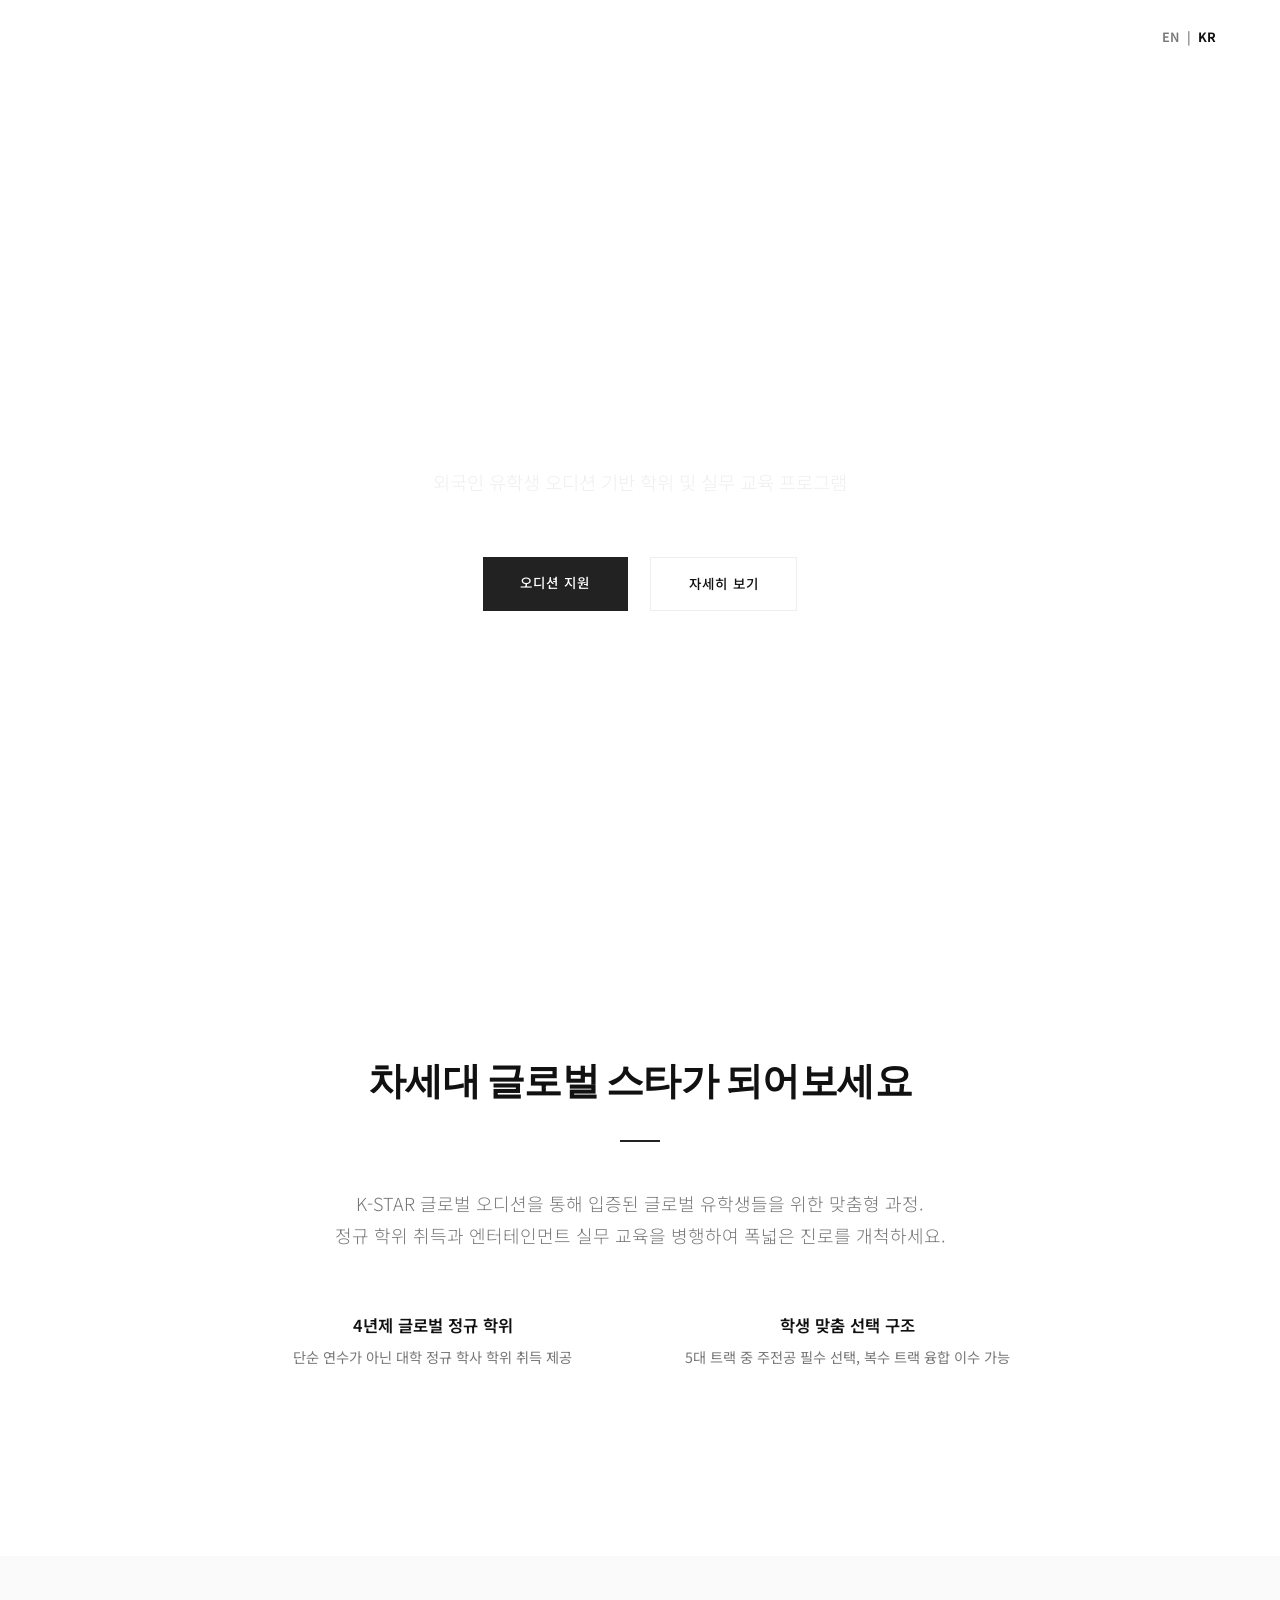
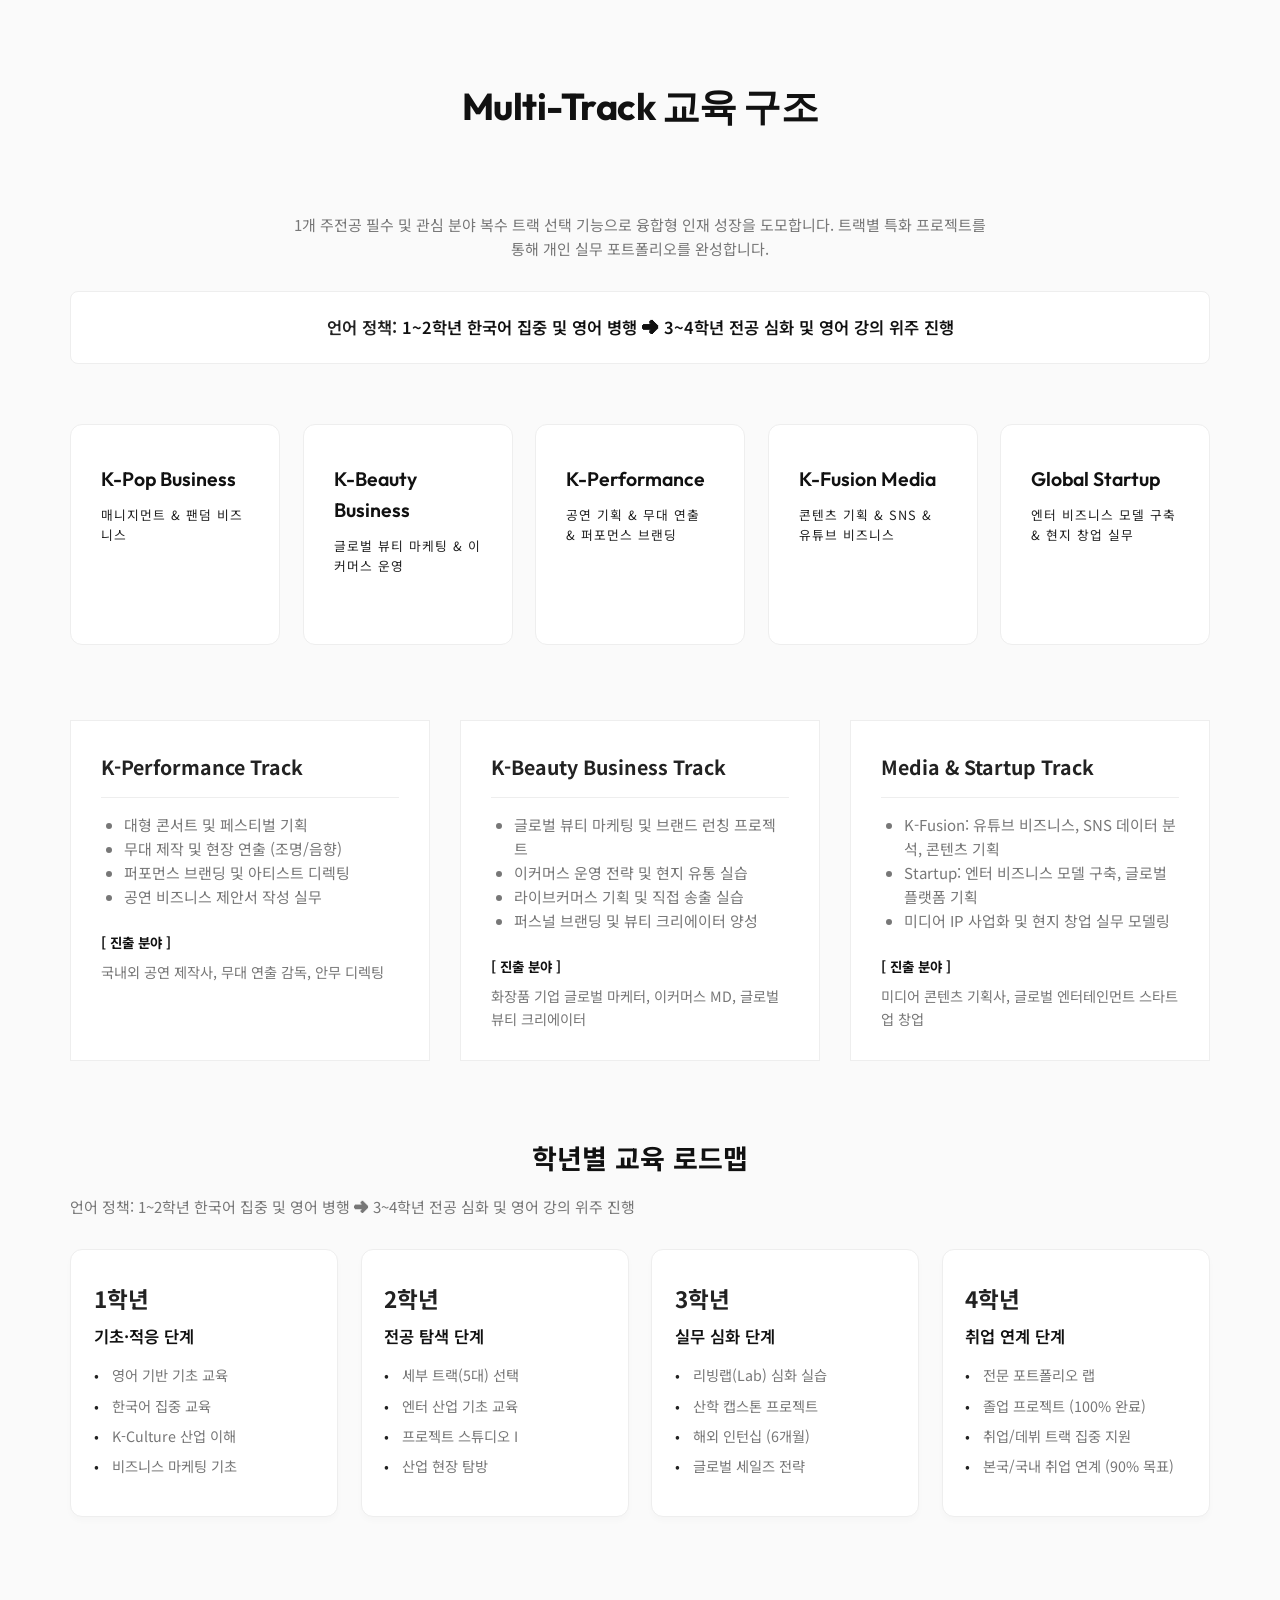
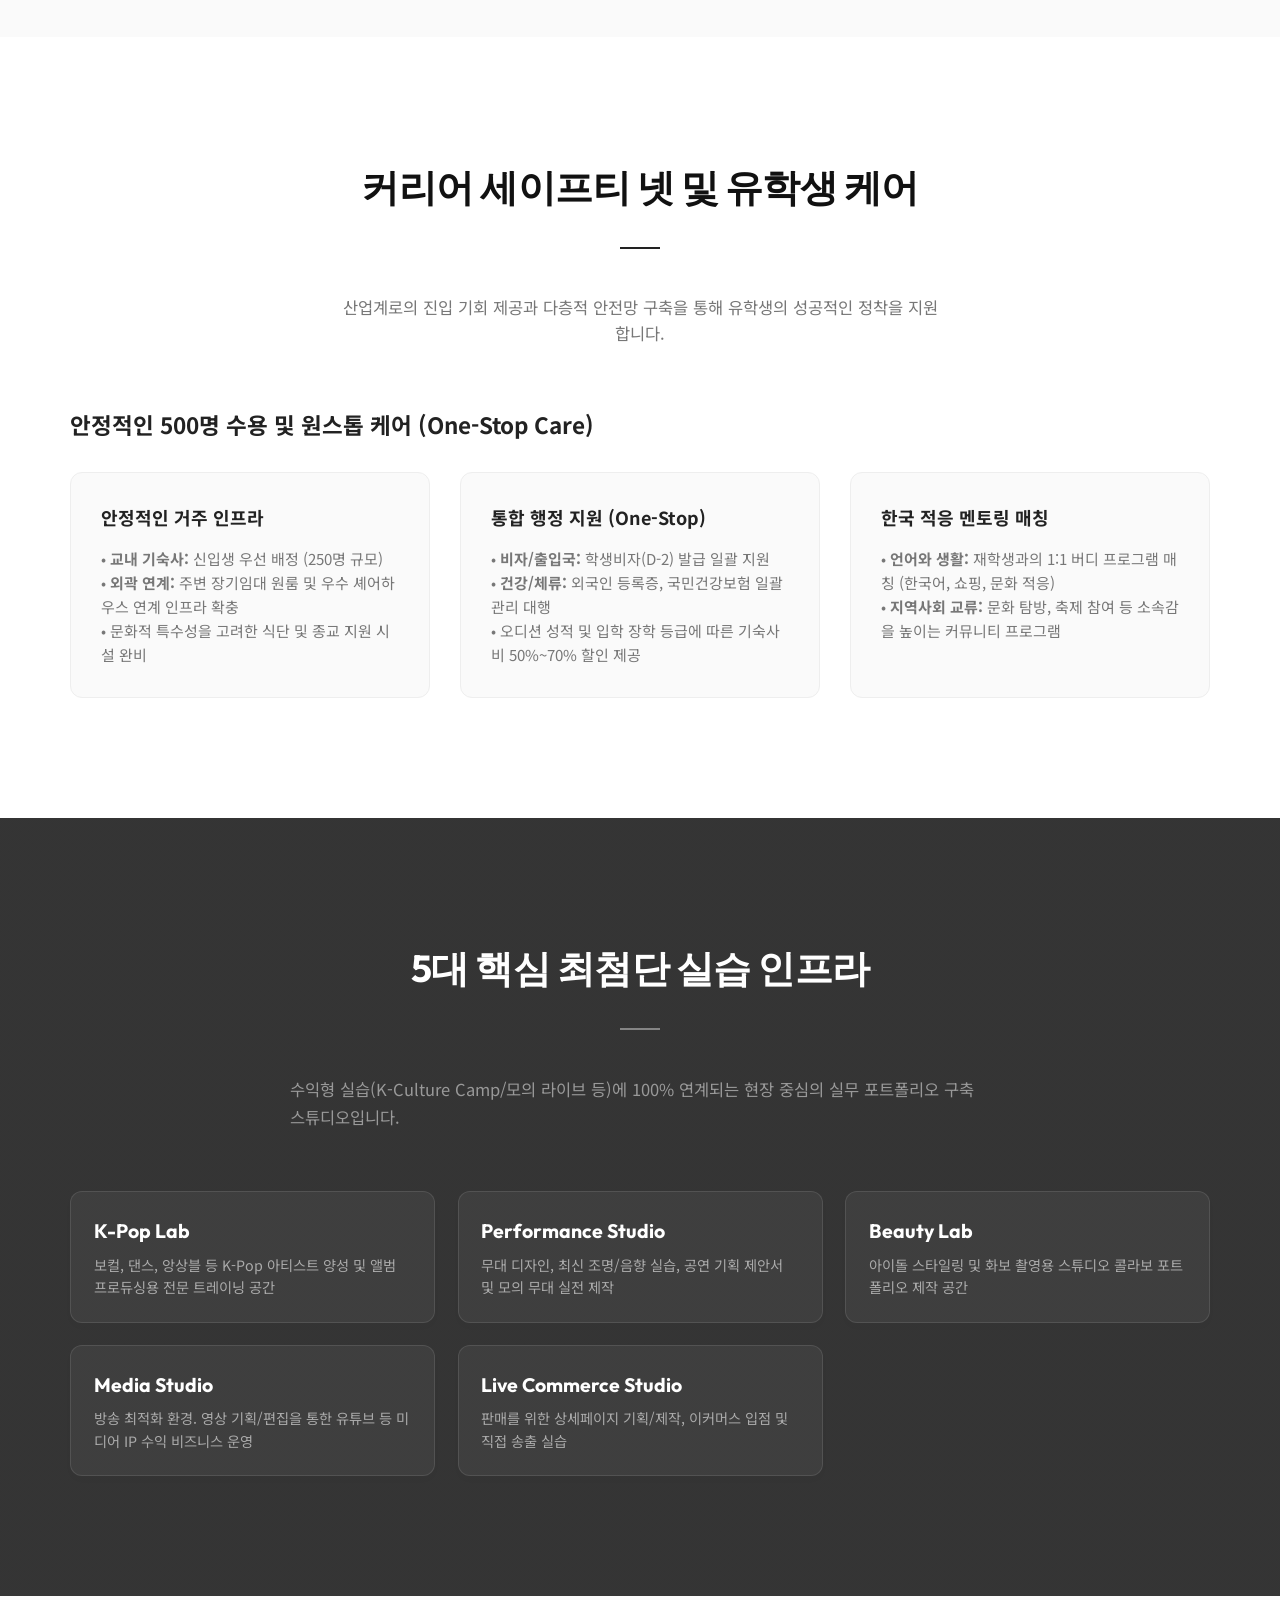
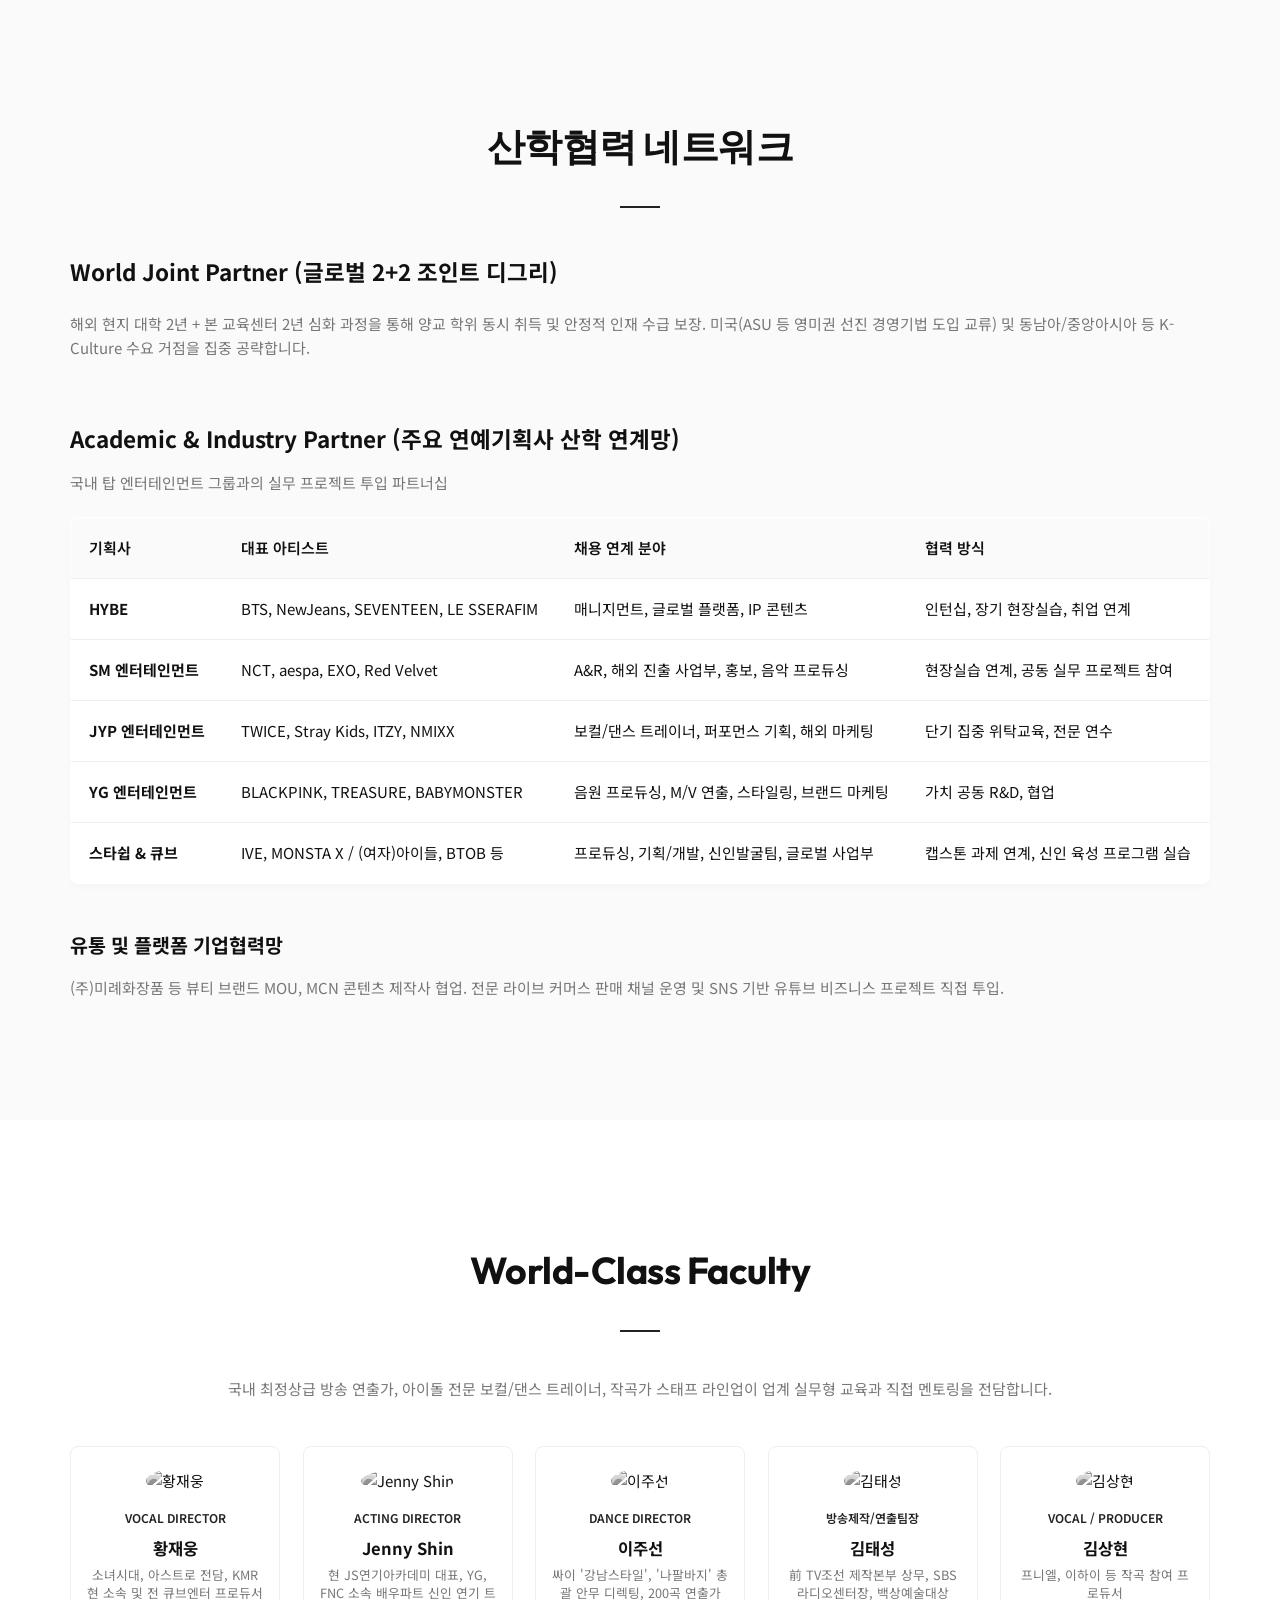
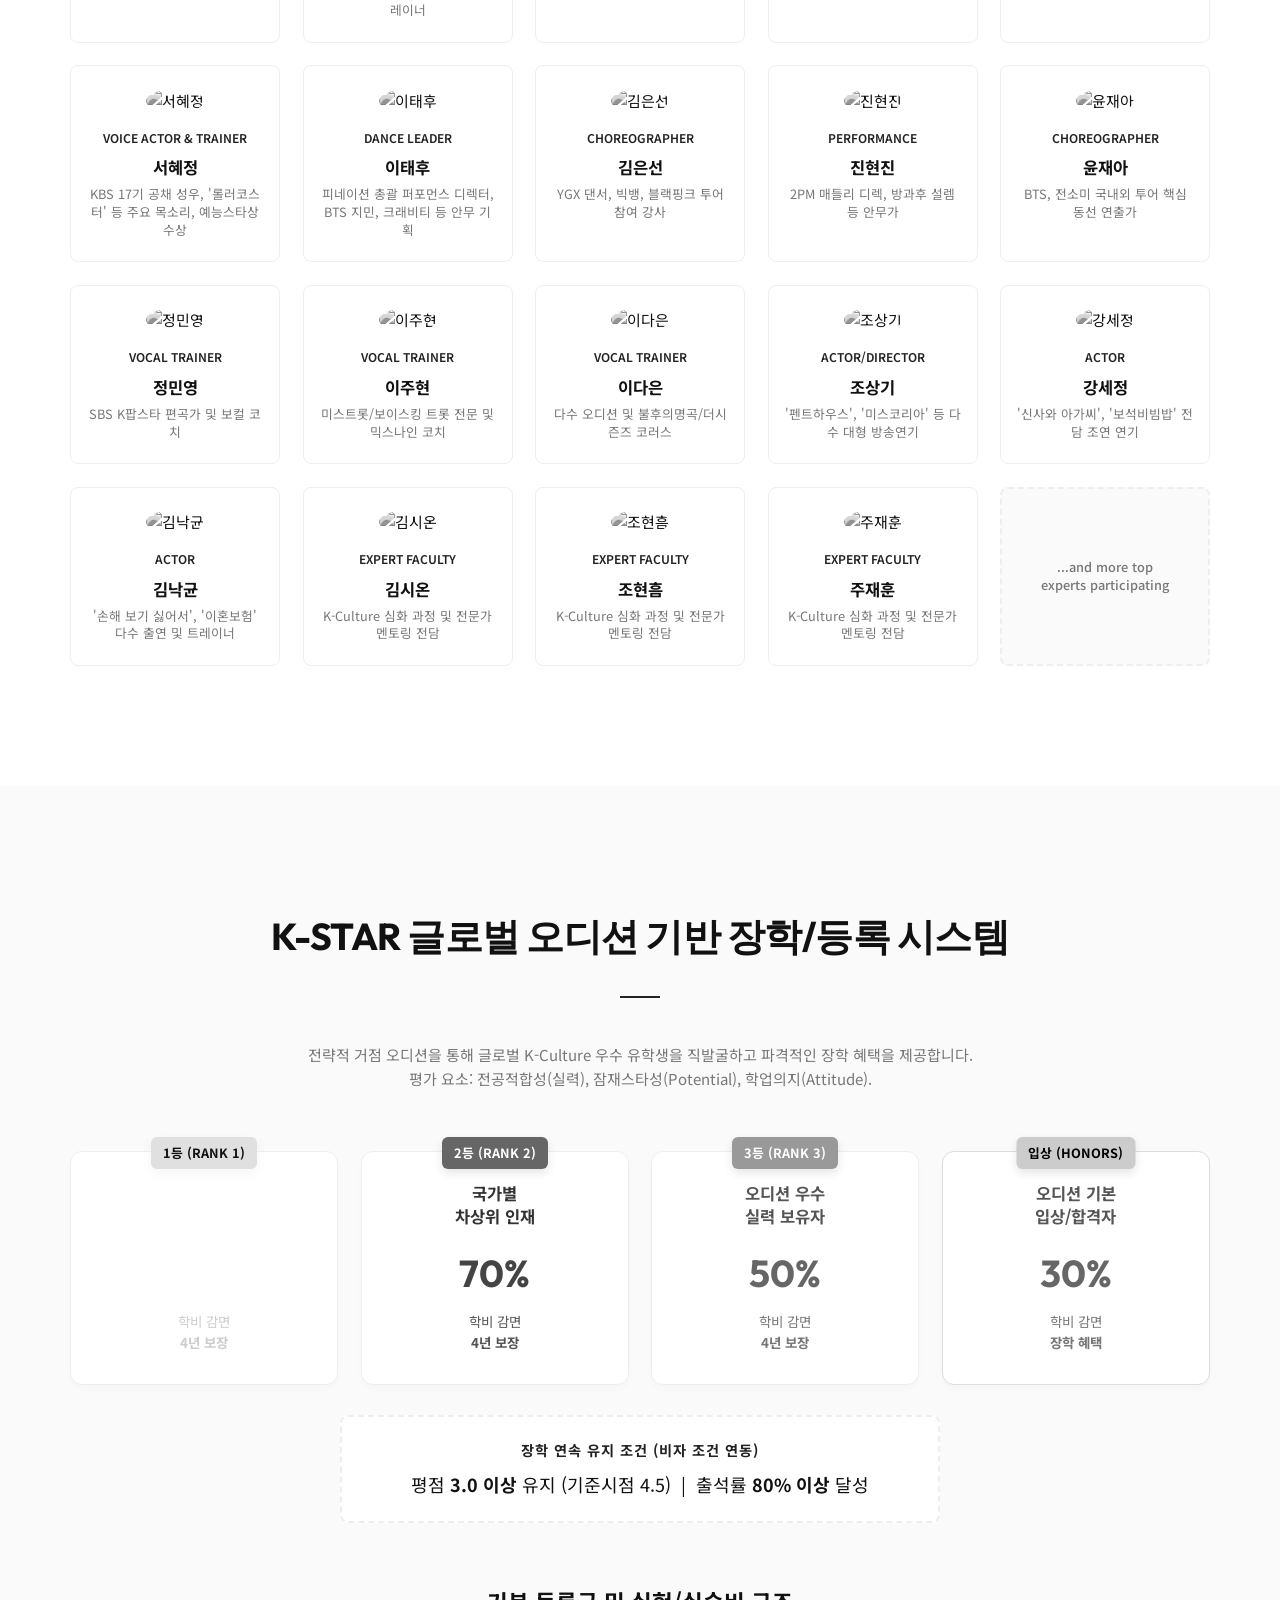
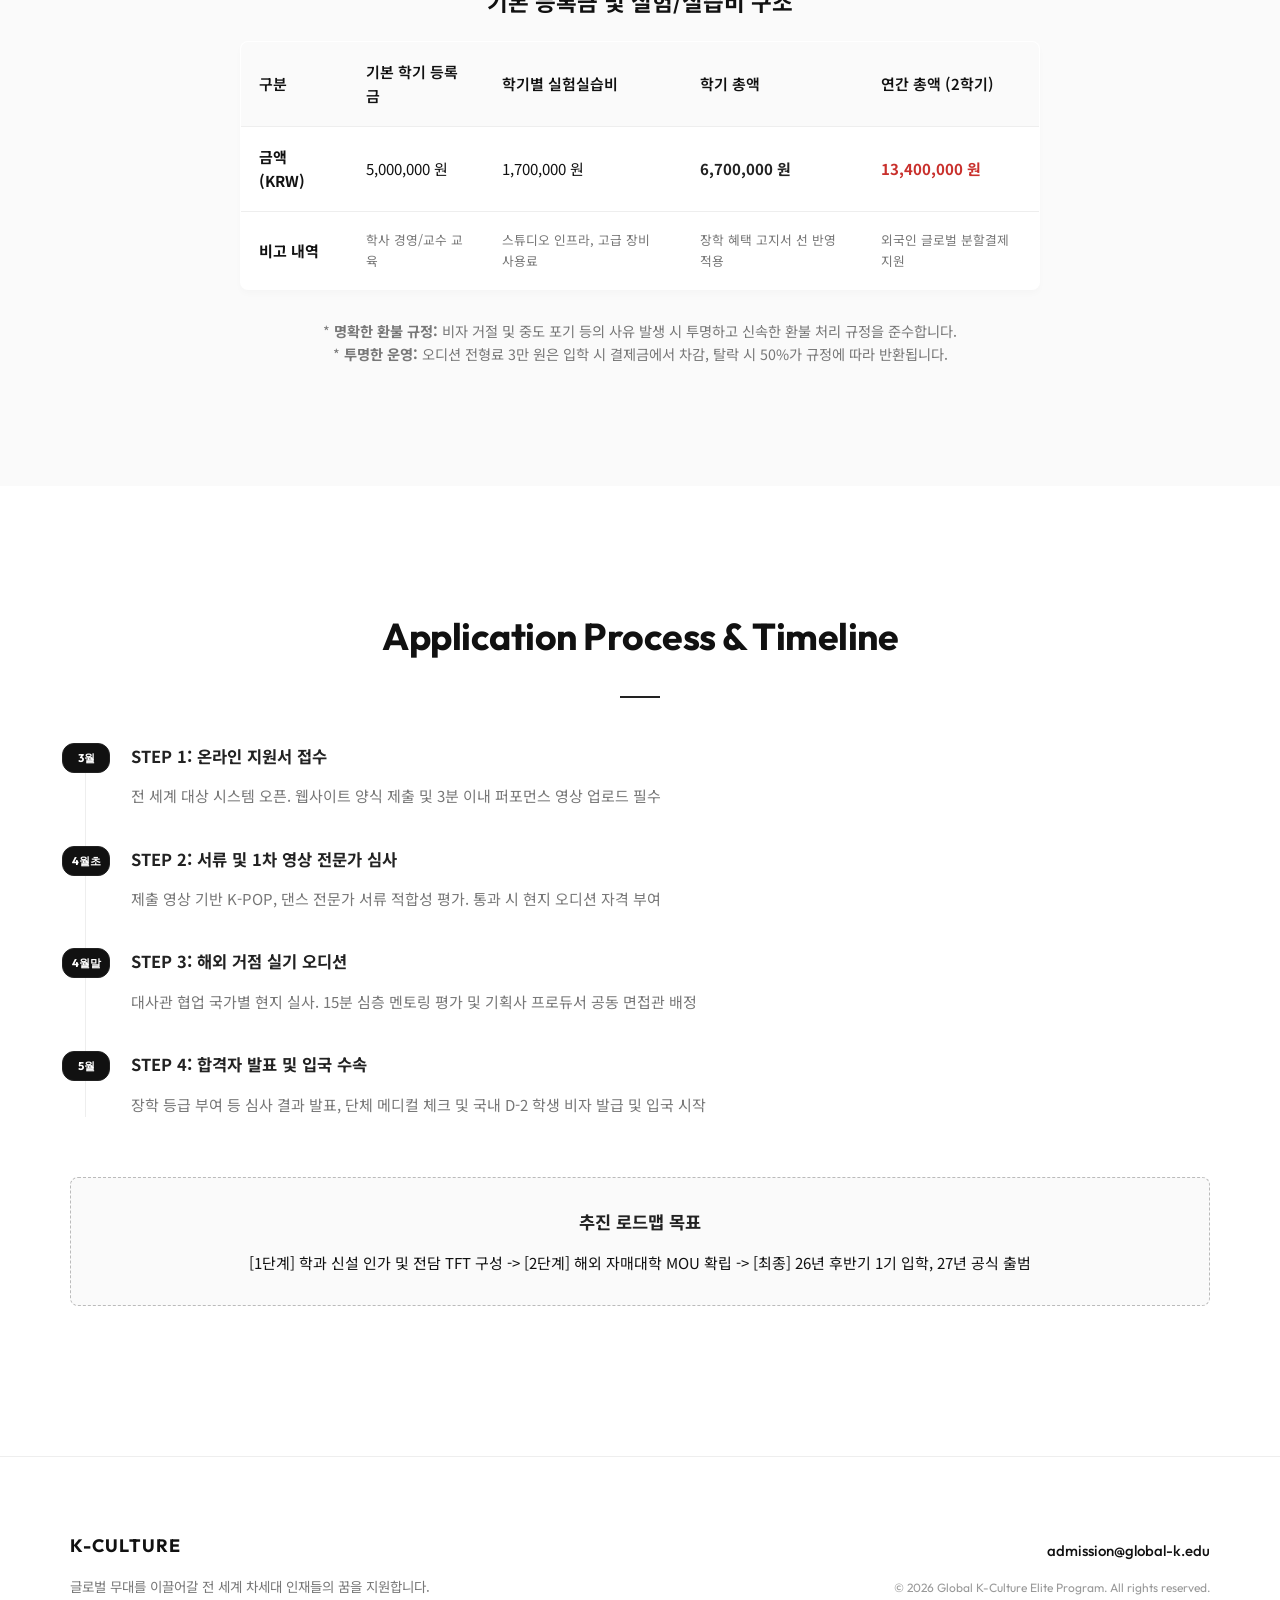
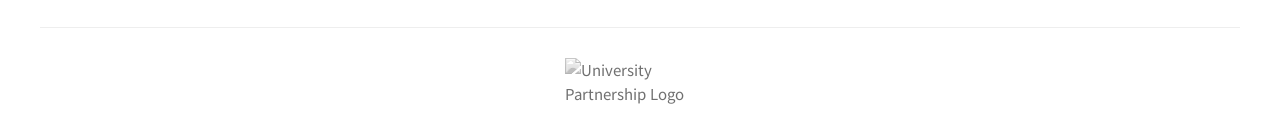
==== commit 89f5b7c1: "Update index_ko.html" ====
--- a/index_ko.html
+++ b/index_ko.html
@@ -397,14 +397,7 @@
                     동남아/중앙아시아 등 K-Culture 수요 거점을 집중 공략합니다.
                 </p>
                 
-                <div class="partner-logo-scroll">
-                    <img src="assets/global-images-0.jpg" class="partner-logo-item" alt="Global Partner Image">
-                    <img src="assets/global-images-1.jpg" class="partner-logo-item" alt="Global Partner Image">
-                    <img src="assets/global-images-2.jpg" class="partner-logo-item" alt="Global Partner Image">
-                    <img src="assets/global-images-3.jpg" class="partner-logo-item" alt="Global Partner Image">
-                    <img src="assets/global-images-4.jpg" class="partner-logo-item" alt="Global Partner Image">
-                    <img src="assets/global-images-5.jpg" class="partner-logo-item" alt="Global Partner Image">
-                </div>
+
             </div>
 
             <div class="reveal">
@@ -412,15 +405,7 @@
                 <p style="font-size: 1rem; color: var(--text-secondary); margin-bottom: 1.5rem;">국내 탑 엔터테인먼트 그룹과의 실무 프로젝트
                     투입 파트너십</p>
                     
-                <div class="partner-logo-scroll" style="margin-bottom: 2rem;">
-                    <img src="assets/global-images-6.jpg" class="partner-logo-item" alt="Industry Partner Image">
-                    <img src="assets/global-images-7.jpg" class="partner-logo-item" alt="Industry Partner Image">
-                    <img src="assets/global-images-8.jpg" class="partner-logo-item" alt="Industry Partner Image">
-                    <img src="assets/global-images-9.jpg" class="partner-logo-item" alt="Industry Partner Image">
-                    <img src="assets/global-images-10.jpg" class="partner-logo-item" alt="Industry Partner Image">
-                    <img src="assets/global-images-11.jpg" class="partner-logo-item" alt="Industry Partner Image">
-                    <img src="assets/global-images-12.jpg" class="partner-logo-item" alt="Industry Partner Image">
-                </div>
+
 
                 <table class="custom-table">
                     <thead>
@@ -487,97 +472,97 @@
             </p>
 
             <div class="faculty-row reveal">
-                <div class="faculty-small-card"><img src="assets/김태성.png" alt="김태성">
+                <div class="faculty-small-card"><img src="assets/hwangjaewoong.png" alt="황재웅">
+                    <div class="role">Vocal Director</div>
+                    <h4>황재웅</h4>
+                    <p>소녀시대, 아스트로 전담, KMR 현 소속 및 전 큐브엔터 프로듀서</p>
+                </div>
+                <div class="faculty-small-card"><img src="assets/shinjenny.png" alt="Jenny Shin">
+                    <div class="role">Acting Director</div>
+                    <h4>Jenny Shin</h4>
+                    <p>현 JS연기아카데미 대표, YG, FNC 소속 배우파트 신인 연기 트레이너</p>
+                </div>
+                <div class="faculty-small-card"><img src="assets/leejoosun.png" alt="이주선">
+                    <div class="role">Dance Director</div>
+                    <h4>이주선</h4>
+                    <p>싸이 '강남스타일', '나팔바지' 총괄 안무 디렉팅, 200곡 연출가</p>
+                </div>
+                <div class="faculty-small-card"><img src="assets/kimtaesung.png" alt="김태성">
                     <div class="role">방송제작/연출팀장</div>
                     <h4>김태성</h4>
                     <p>前 TV조선 제작본부 상무, SBS 라디오센터장, 백상예술대상</p>
                 </div>
-                <div class="faculty-small-card"><img src="assets/서혜정.png" alt="서혜정">
+                <div class="faculty-small-card"><img src="assets/kimsanghyun.png" alt="김상현">
+                    <div class="role">Vocal / Producer</div>
+                    <h4>김상현</h4>
+                    <p>프니엘, 이하이 등 작곡 참여 프로듀서</p>
+                </div>
+                <div class="faculty-small-card"><img src="assets/seohyejeong.png" alt="서혜정">
                     <div class="role">Voice Actor & Trainer</div>
                     <h4>서혜정</h4>
                     <p>KBS 17기 공채 성우, '롤러코스터' 등 주요 목소리, 예능스타상 수상</p>
                 </div>
-                <div class="faculty-small-card"><img src="assets/이주선.png" alt="이주선">
-                    <div class="role">Dance Director</div>
-                    <h4>이주선</h4>
-                    <p>싸이 '강남스타일', '나팔바지' 총괄 안무 디렉팅, 200곡 연출가</p>
-                </div>
-                <div class="faculty-small-card"><img src="assets/신제니.png" alt="Jenny Shin">
-                    <div class="role">Acting Director</div>
-                    <h4>Jenny Shin</h4>
-                    <p>현 JS연기아카데미 대표, YG, FNC 소속 배우파트 신인 연기 트레이너</p>
-                </div>
-                <div class="faculty-small-card"><img src="assets/황재웅.png" alt="황재웅">
-                    <div class="role">Vocal Director</div>
-                    <h4>황재웅</h4>
-                    <p>소녀시대, 아스트로 전담, KMR 현 소속 및 전 큐브엔터 프로듀서</p>
-                </div>
-                <div class="faculty-small-card"><img src="assets/이태후.png" alt="이태후">
+                <div class="faculty-small-card"><img src="assets/leetaehoo.png" alt="이태후">
                     <div class="role">Dance Leader</div>
                     <h4>이태후</h4>
                     <p>피네이션 총괄 퍼포먼스 디렉터, BTS 지민, 크래비티 등 안무 기획</p>
                 </div>
-                <div class="faculty-small-card"><img src="assets/김상현.png" alt="김상현">
-                    <div class="role">Vocal / Producer</div>
-                    <h4>김상현</h4>
-                    <p>프니엘, 이하이 등 작곡 참여 프로듀서</p>
-                </div>
-                <div class="faculty-small-card"><img src="assets/김은선.png" alt="김은선">
+                <div class="faculty-small-card"><img src="assets/kimeunsun.png" alt="김은선">
                     <div class="role">Choreographer</div>
                     <h4>김은선</h4>
                     <p>YGX 댄서, 빅뱅, 블랙핑크 투어 참여 강사</p>
                 </div>
-                <div class="faculty-small-card"><img src="assets/진현진.png" alt="진현진">
+                <div class="faculty-small-card"><img src="assets/jimhyunjin.png" alt="진현진">
                     <div class="role">Performance</div>
                     <h4>진현진</h4>
                     <p>2PM 매들리 디렉, 방과후 설렘 등 안무가</p>
                 </div>
-                <div class="faculty-small-card"><img src="assets/윤재아.png" alt="윤재아">
+                <div class="faculty-small-card"><img src="assets/yoonjaea.png" alt="윤재아">
                     <div class="role">Choreographer</div>
                     <h4>윤재아</h4>
                     <p>BTS, 전소미 국내외 투어 핵심 동선 연출가</p>
                 </div>
-                <div class="faculty-small-card"><img src="assets/정민영.png" alt="정민영">
+                <div class="faculty-small-card"><img src="assets/jeongmingyoung.png" alt="정민영">
                     <div class="role">Vocal Trainer</div>
                     <h4>정민영</h4>
                     <p>SBS K팝스타 편곡가 및 보컬 코치</p>
                 </div>
-                <div class="faculty-small-card"><img src="assets/이주현.png" alt="이주현">
+                <div class="faculty-small-card"><img src="assets/leejoohyun.png" alt="이주현">
                     <div class="role">Vocal Trainer</div>
                     <h4>이주현</h4>
                     <p>미스트롯/보이스킹 트롯 전문 및 믹스나인 코치</p>
                 </div>
-                <div class="faculty-small-card"><img src="assets/이다은.png" alt="이다은">
+                <div class="faculty-small-card"><img src="assets/leedaeun.png" alt="이다은">
                     <div class="role">Vocal Trainer</div>
                     <h4>이다은</h4>
                     <p>다수 오디션 및 불후의명곡/더시즌즈 코러스</p>
                 </div>
-                <div class="faculty-small-card"><img src="assets/조상지.png" alt="조상기">
+                <div class="faculty-small-card"><img src="assets/josangji.png" alt="조상기">
                     <div class="role">Actor/Director</div>
                     <h4>조상기</h4>
                     <p>'펜트하우스', '미스코리아' 등 다수 대형 방송연기</p>
                 </div>
-                <div class="faculty-small-card"><img src="assets/김세정.png" alt="강세정">
+                <div class="faculty-small-card"><img src="assets/kimsejeong.png" alt="강세정">
                     <div class="role">Actor</div>
                     <h4>강세정</h4>
                     <p>'신사와 아가씨', '보석비빔밥' 전담 조연 연기</p>
                 </div>
-                <div class="faculty-small-card"><img src="assets/김낙균.png" alt="김낙균">
+                <div class="faculty-small-card"><img src="assets/kimnakkyun.png" alt="김낙균">
                     <div class="role">Actor</div>
                     <h4>김낙균</h4>
                     <p>'손해 보기 싫어서', '이혼보험' 다수 출연 및 트레이너</p>
                 </div>
-                <div class="faculty-small-card"><img src="assets/김시온.png" alt="김시온">
+                <div class="faculty-small-card"><img src="assets/kimsion.png" alt="김시온">
                     <div class="role">Expert Faculty</div>
                     <h4>김시온</h4>
                     <p>K-Culture 심화 과정 및 전문가 멘토링 전담</p>
                 </div>
-                <div class="faculty-small-card"><img src="assets/조현흠.png" alt="조현흠">
+                <div class="faculty-small-card"><img src="assets/johyunheum.png" alt="조현흠">
                     <div class="role">Expert Faculty</div>
                     <h4>조현흠</h4>
                     <p>K-Culture 심화 과정 및 전문가 멘토링 전담</p>
                 </div>
-                <div class="faculty-small-card"><img src="assets/주재훈.png" alt="주재훈">
+                <div class="faculty-small-card"><img src="assets/jujaehun.png" alt="주재훈">
                     <div class="role">Expert Faculty</div>
                     <h4>주재훈</h4>
                     <p>K-Culture 심화 과정 및 전문가 멘토링 전담</p>
@@ -756,4 +741,4 @@
     <script src="js/main.js"></script>
 </body>
 
-</html>+</html>
